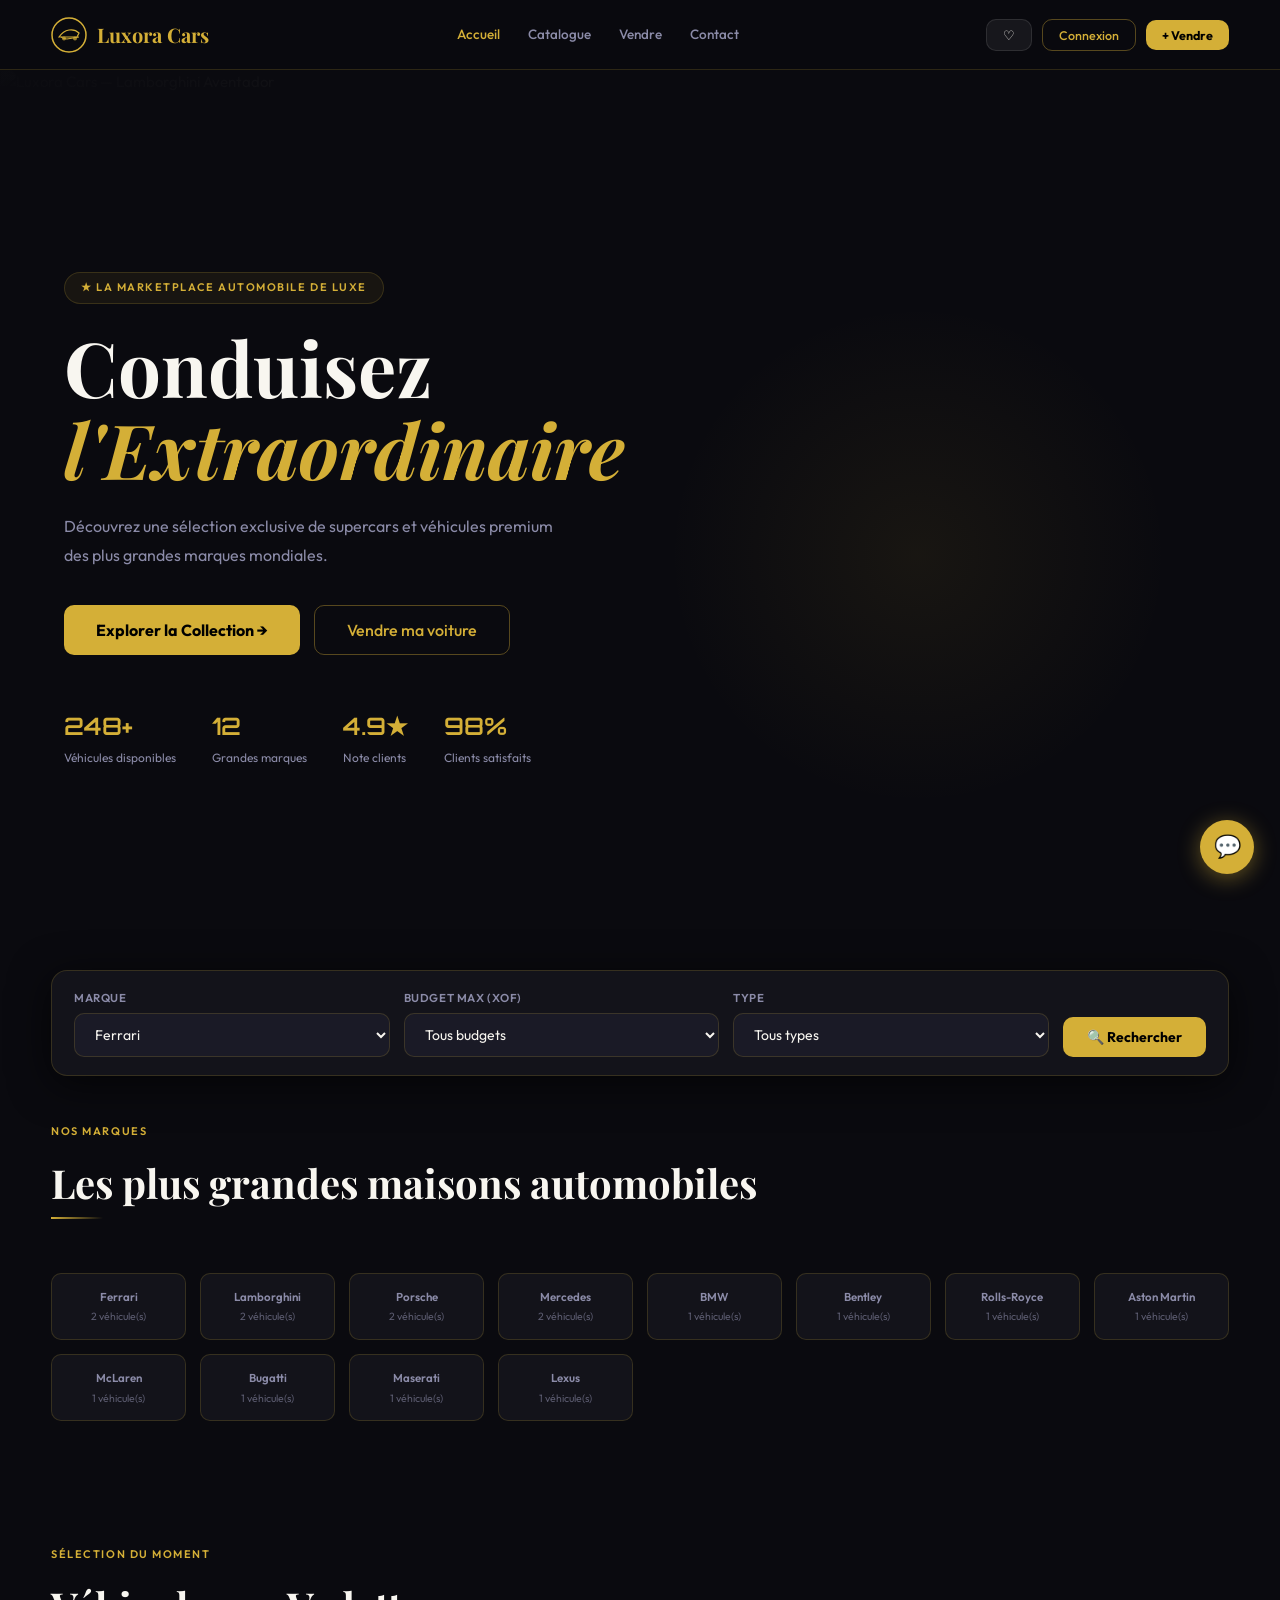
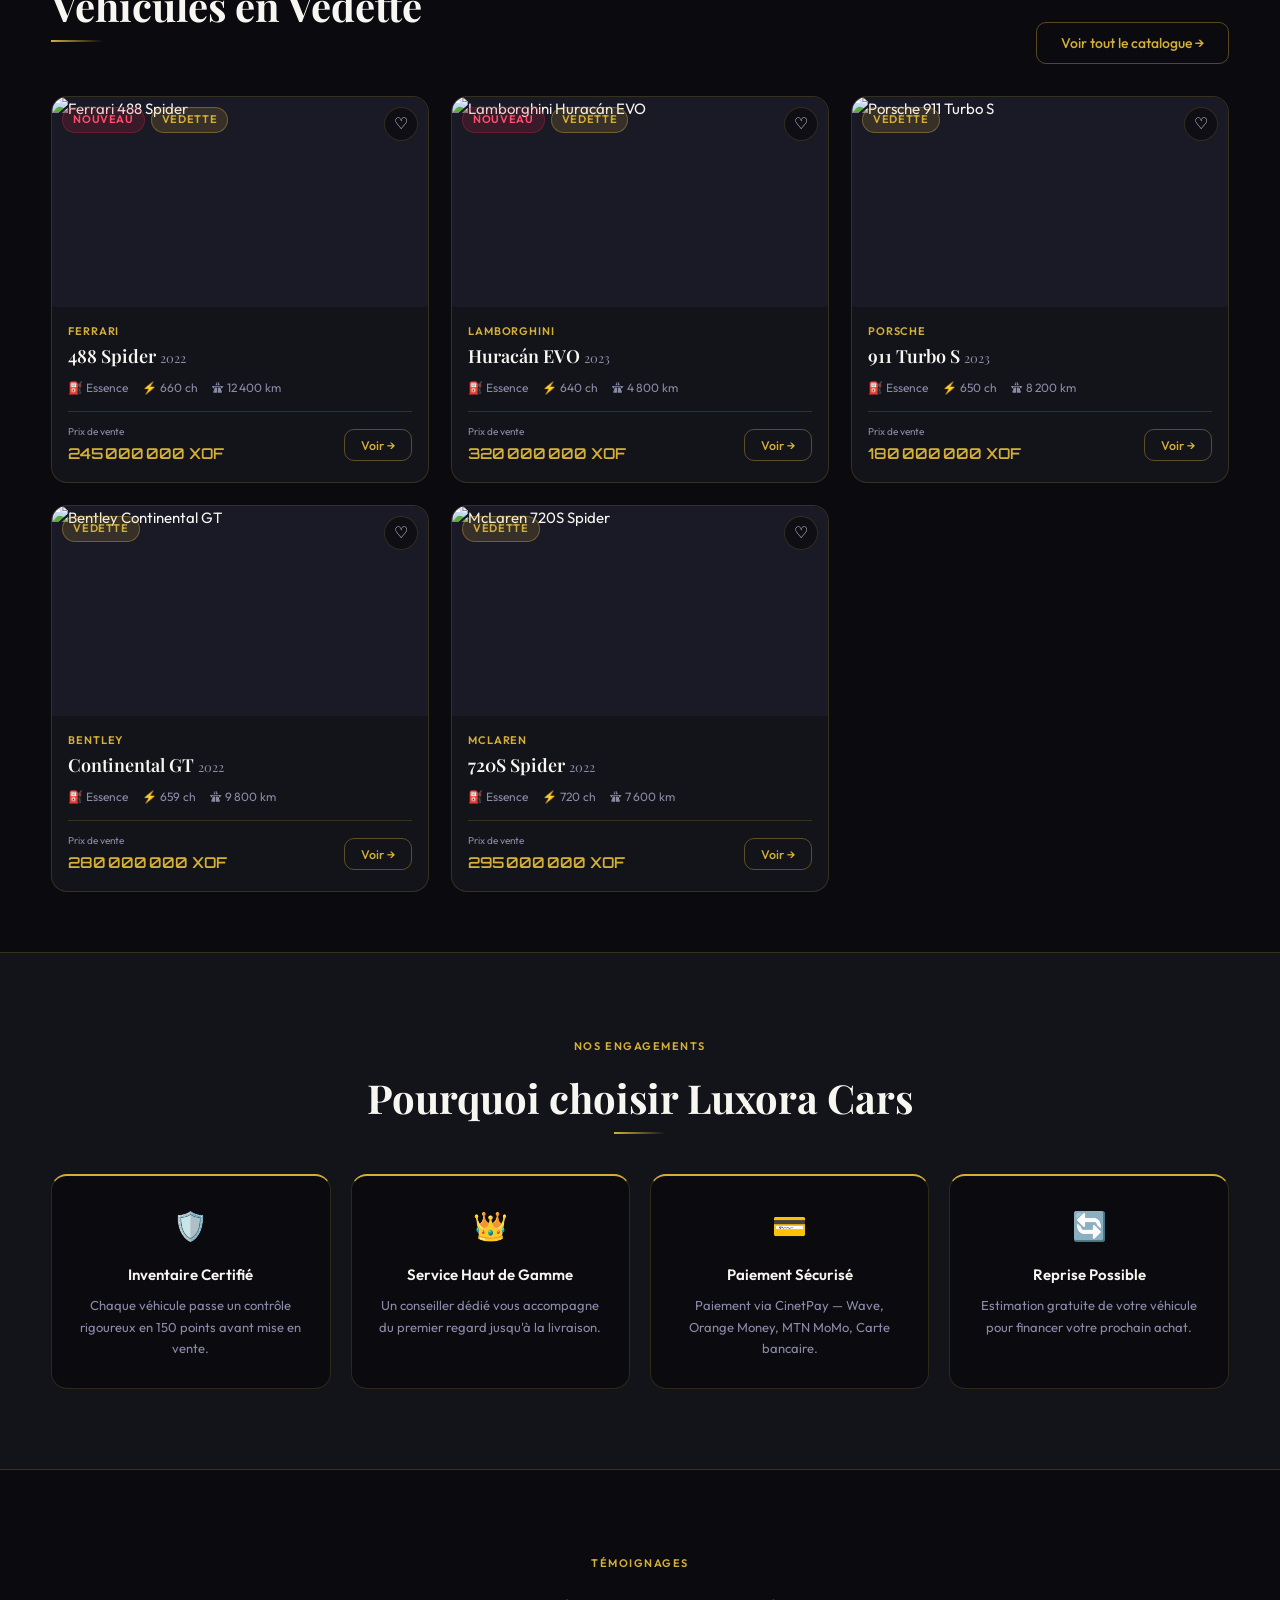
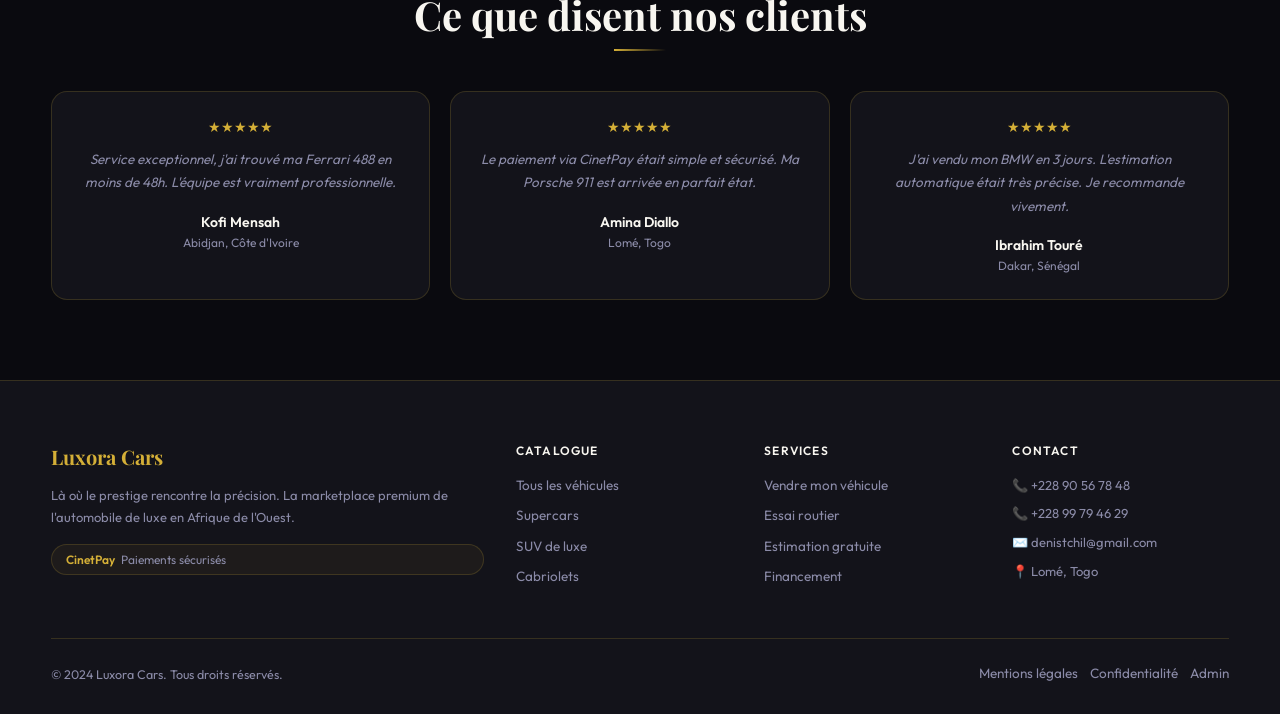
==== luxora_cars/index.html @ 962d3e21 "premier commit" ====
<!DOCTYPE html>
<html lang="fr">
<head>
<meta charset="UTF-8">
<meta name="viewport" content="width=device-width, initial-scale=1.0">
<title>Luxora Cars — Là où le prestige rencontre la précision</title>
<link rel="preconnect" href="https://fonts.googleapis.com">
<link href="https://fonts.googleapis.com/css2?family=Playfair+Display:ital,wght@0,400;0,600;0,700;1,400;1,600&family=Outfit:wght@300;400;500;600&family=Orbitron:wght@400;500;700&display=swap" rel="stylesheet">
<script src="https://cdn.cinetpay.com/seamless/main.js"></script>
<style>
:root{--bg:#0A0A0F;--bg2:#13131A;--bg3:#1A1A26;--bg4:#222233;--gold:#D4AF37;--gold2:#B8960C;--gold3:#F0D060;--w:#F8F6F0;--mut:#8B8BA8;--red:#C41E3A;--grn:#2ECC71;--amb:#E8A020;--brd:rgba(212,175,55,.18);--brd2:rgba(212,175,55,.38);--r:10px;--r2:16px;--sh:0 8px 40px rgba(0,0,0,.65);--gs:0 0 40px rgba(212,175,55,.12)}
*{margin:0;padding:0;box-sizing:border-box}html{scroll-behavior:smooth}
body{background:var(--bg);color:var(--w);font-family:'Outfit',sans-serif;font-size:15px;overflow-x:hidden;line-height:1.6}
a{text-decoration:none;color:inherit}img{max-width:100%;display:block}button{cursor:pointer;border:none;outline:none;font-family:inherit}input,select,textarea{outline:none;font-family:inherit}
::-webkit-scrollbar{width:5px}::-webkit-scrollbar-track{background:var(--bg2)}::-webkit-scrollbar-thumb{background:var(--gold2);border-radius:3px}
.gold{color:var(--gold)}.mut{color:var(--mut)}.hid{display:none!important}.fl{display:flex;align-items:center}.wr{flex-wrap:wrap}
.g8{gap:8px}.g12{gap:12px}.g16{gap:16px}.bw{justify-content:space-between}.tc{text-align:center}
.bdg{display:inline-flex;align-items:center;padding:3px 10px;border-radius:20px;font-size:11px;font-weight:600;letter-spacing:.06em;text-transform:uppercase}
.b-new{background:rgba(196,30,58,.18);color:#ff4d6d;border:1px solid rgba(196,30,58,.4)}
.b-res{background:rgba(184,150,12,.18);color:var(--amb);border:1px solid rgba(184,150,12,.4)}
.b-sld{background:rgba(100,100,130,.2);color:var(--mut);border:1px solid rgba(100,100,130,.3)}
.b-ftr{background:rgba(212,175,55,.15);color:var(--gold);border:1px solid var(--brd2)}
.b-avl{background:rgba(46,204,113,.15);color:var(--grn);border:1px solid rgba(46,204,113,.3)}
.btn{display:inline-flex;align-items:center;justify-content:center;gap:8px;padding:11px 24px;border-radius:var(--r);font-size:14px;font-weight:500;transition:all .2s;cursor:pointer}
.bg{background:var(--gold);color:#000;font-weight:700}.bg:hover{background:var(--gold3);transform:translateY(-1px);box-shadow:0 6px 24px rgba(212,175,55,.4)}
.bo{background:transparent;color:var(--gold);border:1.5px solid var(--brd2)}.bo:hover{background:rgba(212,175,55,.1)}
.bh{background:rgba(255,255,255,.06);color:var(--w);border:1px solid rgba(255,255,255,.1)}.bh:hover{background:rgba(255,255,255,.12)}
.bd{background:rgba(196,30,58,.15);color:#ff4d6d;border:1px solid rgba(196,30,58,.35)}
.bs{padding:7px 16px;font-size:12.5px}.bl{padding:14px 32px;font-size:16px}.bf{width:100%}
.crd{background:var(--bg2);border:1px solid var(--brd);border-radius:var(--r2);overflow:hidden;transition:all .28s}.crd:hover{border-color:var(--brd2);box-shadow:var(--gs)}
.lbl{font-size:11.5px;color:var(--mut);font-weight:600;margin-bottom:6px;display:block;text-transform:uppercase;letter-spacing:.05em}
.fld{width:100%;background:var(--bg3);border:1px solid var(--brd);border-radius:var(--r);padding:11px 16px;color:var(--w);font-size:14px;transition:border-color .2s}
.fld:focus{border-color:var(--gold)}.fld::placeholder{color:var(--mut)}select.fld option{background:var(--bg3)}textarea.fld{resize:vertical;min-height:100px}
.iw{margin-bottom:14px}
.stit{font-family:'Playfair Display',serif;font-size:clamp(26px,4vw,40px);font-weight:700;line-height:1.2;margin-bottom:8px}
.gbar{width:52px;height:2px;background:linear-gradient(90deg,var(--gold),transparent);margin:10px 0 22px}
.gbar.c{margin-left:auto;margin-right:auto}
.ey{display:inline-block;font-size:11px;font-weight:600;letter-spacing:.14em;text-transform:uppercase;color:var(--gold);margin-bottom:10px}
#toast{position:fixed;bottom:24px;right:24px;background:var(--bg3);border:1px solid var(--brd2);border-radius:var(--r);padding:14px 20px;font-size:13px;z-index:9999;transform:translateY(80px);opacity:0;transition:all .3s;max-width:340px;box-shadow:var(--sh);pointer-events:none}
#toast.show{transform:translateY(0);opacity:1}#toast.ok{border-color:rgba(46,204,113,.5)}#toast.er{border-color:rgba(196,30,58,.5)}
.ov{position:fixed;inset:0;background:rgba(0,0,0,.88);z-index:1000;display:flex;align-items:center;justify-content:center;padding:20px;opacity:0;pointer-events:none;transition:opacity .3s}
.ov.open{opacity:1;pointer-events:all}
.mod{background:var(--bg2);border:1px solid var(--brd);border-radius:var(--r2);width:100%;max-width:580px;max-height:92vh;overflow-y:auto;transform:scale(.95);transition:transform .3s}
.ov.open .mod{transform:scale(1)}.mod-lg{max-width:820px}
.mh{display:flex;align-items:center;justify-content:space-between;padding:20px 24px;border-bottom:1px solid var(--brd)}
.mh h3{font-family:'Playfair Display',serif;font-size:18px}.mb{padding:24px}
.mc{width:32px;height:32px;border-radius:50%;background:rgba(255,255,255,.07);color:var(--mut);display:flex;align-items:center;justify-content:center;font-size:16px;cursor:pointer;transition:all .2s}
.mc:hover{background:rgba(255,255,255,.15);color:var(--w)}
.spin{width:56px;height:56px;border:3px solid var(--brd);border-top-color:var(--gold);border-radius:50%;animation:sp .9s linear infinite;margin:0 auto 18px}
@keyframes sp{to{transform:rotate(360deg)}}
input[type=range]{-webkit-appearance:none;width:100%;height:4px;border-radius:2px;background:var(--bg4);outline:none}
input[type=range]::-webkit-slider-thumb{-webkit-appearance:none;width:16px;height:16px;border-radius:50%;background:var(--gold);cursor:pointer;border:2px solid var(--bg2)}
/* NAV */
#nav{position:fixed;top:0;left:0;right:0;z-index:500;height:70px;display:flex;align-items:center;padding:0 clamp(16px,4vw,64px);background:rgba(10,10,15,.95);backdrop-filter:blur(18px);border-bottom:1px solid var(--brd)}
.nlogo{display:flex;align-items:center;gap:10px;font-family:'Playfair Display',serif;font-size:20px;font-weight:700;color:var(--gold);cursor:pointer;flex-shrink:0}
.nlogo svg{width:36px;height:36px}
.nlinks{display:flex;align-items:center;gap:28px;margin:0 auto}
.nl{font-size:13.5px;font-weight:500;color:var(--mut);cursor:pointer;transition:color .2s}
.nl:hover,.nl.on{color:var(--gold)}
.nacts{display:flex;align-items:center;gap:10px}
.fnb{position:relative}.fnn{position:absolute;top:-6px;right:-6px;background:var(--gold);color:#000;width:18px;height:18px;border-radius:50%;font-size:10px;font-weight:700;display:flex;align-items:center;justify-content:center}
#ham{display:none;background:none;color:var(--w);font-size:22px;cursor:pointer}
.mm{display:none;position:fixed;inset:0;background:var(--bg);z-index:490;padding:80px 28px 28px;flex-direction:column;gap:20px}
.mm.open{display:flex}
.pg{display:none;min-height:100vh;padding-top:70px}.pg.on{display:block}
/* HERO */
#hero{height:100vh;min-height:620px;position:relative;display:flex;align-items:center;padding:0 clamp(16px,5vw,80px);overflow:hidden}
.hbg{position:absolute;inset:0}.hbg img{width:100%;height:100%;object-fit:cover;object-position:center 40%;filter:brightness(.24) saturate(.7)}
.hov{position:absolute;inset:0;background:linear-gradient(100deg,rgba(10,10,15,.97) 0%,rgba(10,10,15,.72) 55%,rgba(10,10,15,.2) 100%)}
.hgl{position:absolute;right:8%;top:25%;width:520px;height:520px;background:radial-gradient(circle,rgba(212,175,55,.07) 0%,transparent 68%);pointer-events:none}
.hcnt{position:relative;z-index:2;max-width:680px;animation:fu .7s ease both}
@keyframes fu{from{opacity:0;transform:translateY(24px)}to{opacity:1;transform:translateY(0)}}
.hey{display:inline-flex;align-items:center;gap:8px;font-size:11px;font-weight:600;letter-spacing:.14em;text-transform:uppercase;color:var(--gold);margin-bottom:22px;padding:6px 16px;border:1px solid var(--brd);border-radius:20px;background:rgba(212,175,55,.07)}
.ht{font-family:'Playfair Display',serif;font-size:clamp(38px,6.5vw,76px);font-weight:700;line-height:1.08;margin-bottom:22px}
.ht em{color:var(--gold);font-style:italic;display:block}
.hs{font-size:16px;color:var(--mut);line-height:1.78;margin-bottom:36px;max-width:500px}
.hctas{display:flex;gap:14px;flex-wrap:wrap;margin-bottom:52px}
.hst{display:flex;gap:36px;flex-wrap:wrap}
.stn{font-family:'Orbitron',monospace;font-size:24px;font-weight:600;color:var(--gold)}
.stl{font-size:12px;color:var(--mut);margin-top:3px}
/* QUICK SEARCH */
#qs{background:var(--bg2);border:1px solid var(--brd);border-radius:var(--r2);padding:18px 22px;margin:0 clamp(16px,4vw,64px) -30px;position:relative;z-index:10;box-shadow:var(--sh)}
.qsg{display:grid;grid-template-columns:1fr 1fr 1fr auto;gap:14px;align-items:end}
/* BRANDS */
#brands{padding:80px clamp(16px,4vw,64px) 60px}
.bgr{display:grid;grid-template-columns:repeat(auto-fill,minmax(120px,1fr));gap:14px;margin-top:32px}
.brc{background:var(--bg2);border:1px solid var(--brd);border-radius:var(--r);padding:14px 10px;text-align:center;cursor:pointer;transition:all .25s}
.brc:hover,.brc.sel{border-color:var(--gold);background:rgba(212,175,55,.07);box-shadow:0 0 24px rgba(212,175,55,.1)}
.brc img{width:56px;height:40px;object-fit:contain;margin:0 auto 8px;filter:grayscale(1) brightness(1.6);transition:filter .3s}
.brc:hover img,.brc.sel img{filter:none}
.bn{font-size:11.5px;font-weight:600;color:var(--mut)}.bc{font-size:10.5px;color:var(--mut);opacity:.6;margin-top:2px}
/* FEATURED */
#featured{padding:60px clamp(16px,4vw,64px)}
.sh{display:flex;align-items:flex-end;justify-content:space-between;margin-bottom:32px;flex-wrap:wrap;gap:16px}
.vg{display:grid;grid-template-columns:repeat(auto-fill,minmax(300px,1fr));gap:22px}
/* VEHICLE CARD */
.vc{background:var(--bg2);border:1px solid var(--brd);border-radius:var(--r2);overflow:hidden;cursor:pointer;transition:all .3s;position:relative}
.vc:hover{transform:translateY(-5px);border-color:rgba(212,175,55,.45);box-shadow:0 18px 52px rgba(0,0,0,.55),var(--gs)}
.vi{height:210px;overflow:hidden;position:relative;background:var(--bg3)}
.vi img{width:100%;height:100%;object-fit:cover;object-position:center;transition:transform .45s}
.vc:hover .vi img{transform:scale(1.05)}
.vbdg{position:absolute;top:10px;left:10px;display:flex;gap:6px;flex-wrap:wrap}
.vfv{position:absolute;top:10px;right:10px;background:rgba(10,10,15,.72);border:1px solid var(--brd);width:34px;height:34px;border-radius:50%;display:flex;align-items:center;justify-content:center;font-size:16px;transition:all .2s;z-index:2;cursor:pointer}
.vfv:hover,.vfv.on{border-color:var(--gold);background:rgba(212,175,55,.18)}
.vb{padding:16px}
.vbr{font-size:11px;font-weight:600;color:var(--gold);letter-spacing:.08em;text-transform:uppercase;margin-bottom:4px}
.vn{font-family:'Playfair Display',serif;font-size:18px;font-weight:600;margin-bottom:10px;line-height:1.3}
.vsp{display:flex;gap:14px;margin-bottom:14px;flex-wrap:wrap}
.vs{font-size:12px;color:var(--mut)}
.vft{display:flex;align-items:center;justify-content:space-between;padding-top:12px;border-top:1px solid var(--brd)}
.vpl{font-size:10px;color:var(--mut);margin-bottom:2px}
.vp{font-family:'Orbitron',monospace;font-size:15px;font-weight:600;color:var(--gold)}
/* WHY */
#why{padding:80px clamp(16px,4vw,64px);background:var(--bg2);border-top:1px solid var(--brd);border-bottom:1px solid var(--brd)}
.wg{display:grid;grid-template-columns:repeat(auto-fit,minmax(220px,1fr));gap:20px;margin-top:40px;justify-content:center}
.wc{background:var(--bg);border:1px solid var(--brd);border-top:2px solid var(--gold);border-radius:var(--r2);padding:28px 22px;text-align:center}
.wi{font-size:28px;margin-bottom:14px}.wt{font-size:15px;font-weight:600;margin-bottom:8px}.wx{font-size:13px;color:var(--mut);line-height:1.68}
/* TESTI */
#testi{padding:80px clamp(16px,4vw,64px)}
.tg{display:grid;grid-template-columns:repeat(auto-fit,minmax(280px,1fr));gap:20px;margin-top:40px;justify-content:center}
.tc2{background:var(--bg2);border:1px solid var(--brd);border-radius:var(--r2);padding:24px;text-align:center}
.ts{color:var(--gold);font-size:14px;margin-bottom:10px}
.tt{font-size:13.5px;color:var(--mut);line-height:1.72;font-style:italic;margin-bottom:16px}
.tn{font-weight:600;font-size:14px}.tl{font-size:12px;color:var(--mut)}
/* CATALOGUE */
.chd{padding:40px clamp(16px,4vw,64px) 24px}
.cly{display:grid;grid-template-columns:268px 1fr;gap:24px;padding:0 clamp(16px,4vw,64px) 70px}
.sb{background:var(--bg2);border:1px solid var(--brd);border-radius:var(--r2);padding:20px;height:fit-content;position:sticky;top:86px}
.sbh{font-size:13px;font-weight:600;text-transform:uppercase;letter-spacing:.08em;color:var(--mut);margin-bottom:16px;display:flex;align-items:center;justify-content:space-between}
.fs{margin-bottom:22px;padding-bottom:22px;border-bottom:1px solid var(--brd)}.fs:last-child{border:none;margin:0;padding:0}
.fl2{font-size:13px;font-weight:600;color:var(--w);margin-bottom:10px}
.fc{display:flex;align-items:center;gap:8px;cursor:pointer;font-size:13px;color:var(--mut);transition:color .2s;margin-bottom:7px}
.fc:hover{color:var(--w)}.fc input{accent-color:var(--gold);width:14px;height:14px}
.fc .ct{margin-left:auto;font-size:11px;background:var(--bg3);padding:1px 7px;border-radius:10px}
.pi{display:grid;grid-template-columns:1fr 1fr;gap:8px;margin-top:10px}
.pi2{background:var(--bg3);border:1px solid var(--brd);border-radius:8px;padding:7px 10px;color:var(--w);font-size:12px;width:100%}
.fps{display:flex;flex-wrap:wrap;gap:7px}
.fp{padding:5px 12px;border-radius:20px;font-size:11.5px;font-weight:500;border:1px solid var(--brd);color:var(--mut);cursor:pointer;transition:all .2s}
.fp:hover,.fp.on{border-color:var(--gold);color:var(--gold);background:rgba(212,175,55,.08)}
.rb{display:flex;align-items:center;justify-content:space-between;margin-bottom:20px;flex-wrap:wrap;gap:12px}
.rc{font-size:14px;color:var(--mut)}.rc span{color:var(--w);font-weight:600}
.ss{background:var(--bg3);border:1px solid var(--brd);border-radius:8px;padding:7px 12px;color:var(--w);font-size:13px}
.nr{text-align:center;padding:64px 20px;color:var(--mut)}.ni{font-size:52px;margin-bottom:16px}
/* DETAIL */
.dw{display:grid;grid-template-columns:1.2fr 1fr;gap:36px;padding:32px clamp(16px,4vw,64px) 64px;align-items:start}
.gm{border-radius:var(--r2);overflow:hidden;background:var(--bg2);height:400px;position:relative;border:1px solid var(--brd)}
.gm img{width:100%;height:100%;object-fit:cover;object-position:center}
.gths{display:grid;grid-template-columns:repeat(5,1fr);gap:8px;margin-top:10px}
.gth{border-radius:8px;overflow:hidden;height:68px;cursor:pointer;border:2px solid transparent;transition:border-color .2s}
.gth img{width:100%;height:100%;object-fit:cover}.gth.on{border-color:var(--gold)}
.db{font-size:12px;font-weight:600;color:var(--gold);letter-spacing:.1em;text-transform:uppercase;margin-bottom:6px}
.dn{font-family:'Playfair Display',serif;font-size:clamp(22px,3.5vw,36px);font-weight:700;margin-bottom:12px;line-height:1.2}
.dp{background:var(--bg2);border:1px solid var(--brd);border-radius:var(--r);padding:16px 20px;margin-bottom:20px}
.dpl{font-size:11px;color:var(--mut);text-transform:uppercase;letter-spacing:.06em;margin-bottom:4px}
.dpv{font-family:'Orbitron',monospace;font-size:28px;font-weight:700;color:var(--gold)}
.dmo{font-size:12px;color:var(--mut);margin-top:5px}
.dsg{display:grid;grid-template-columns:1fr 1fr;gap:10px;margin-bottom:20px}
.dsi{background:var(--bg2);border:1px solid var(--brd);border-radius:var(--r);padding:12px 14px}
.dsl{font-size:10.5px;color:var(--mut);text-transform:uppercase;letter-spacing:.06em;margin-bottom:4px}
.dsv{font-size:14px;font-weight:600}
.da{display:flex;flex-direction:column;gap:10px;margin-bottom:18px}
.cpb{display:flex;align-items:center;gap:8px;padding:10px 14px;background:rgba(212,175,55,.06);border:1px solid var(--brd);border-radius:8px;font-size:12px;color:var(--mut)}
.cpb strong{color:var(--gold)}
.sc2{background:var(--bg2);border:1px solid var(--brd);border-radius:var(--r);padding:16px;margin-bottom:16px}
.sav{width:44px;height:44px;background:var(--gold2);border-radius:50%;display:flex;align-items:center;justify-content:center;font-weight:700;font-size:16px;color:#000;flex-shrink:0}
.ah{display:flex;align-items:center;justify-content:space-between;padding:13px 0;border-bottom:1px solid var(--brd);cursor:pointer}
.ah h4{font-size:14px;font-weight:600}.ab{padding:13px 0;display:none}.ab.open{display:block}
.st{width:100%;border-collapse:collapse}.st tr:nth-child(even) td{background:rgba(255,255,255,.02)}
.st td{padding:8px 12px;font-size:13px;border-radius:4px}.st td:first-child{color:var(--mut);width:45%}
/* SELL */
.slw{max-width:700px;margin:0 auto;padding:40px clamp(16px,4vw,64px) 80px}
.stb{display:flex;align-items:center;margin-bottom:8px}
.sti{display:flex;align-items:center;flex:1}
.scc{width:32px;height:32px;border-radius:50%;display:flex;align-items:center;justify-content:center;font-size:13px;font-weight:600;border:2px solid var(--brd);color:var(--mut);background:var(--bg2);flex-shrink:0;transition:all .3s;z-index:1}
.scc.dn2{background:var(--gold2);border-color:var(--gold2);color:#000}.scc.cr{background:var(--gold);border-color:var(--gold);color:#000;box-shadow:0 0 18px rgba(212,175,55,.45)}
.sln{flex:1;height:2px;background:var(--brd);transition:background .3s}.sln.dn2{background:var(--gold2)}
.slr{display:grid;grid-template-columns:repeat(4,1fr);text-align:center;margin-bottom:32px;gap:4px}
.slbl{font-size:11px;color:var(--mut)}.slbl.cr{color:var(--gold)}
.sp{display:none}.sp.on{display:block}
.f2c{display:grid;grid-template-columns:1fr 1fr;gap:14px}
.uz{border:2px dashed var(--brd);border-radius:var(--r2);padding:44px 20px;text-align:center;cursor:pointer;transition:all .25s;position:relative}
.uz:hover,.uz.dov{border-color:var(--gold);background:rgba(212,175,55,.05)}.uz input{position:absolute;inset:0;opacity:0;cursor:pointer}
.pht{display:grid;grid-template-columns:repeat(4,1fr);gap:10px;margin-top:16px}
.pth{height:82px;border-radius:8px;overflow:hidden;background:var(--bg3);position:relative}.pth img{width:100%;height:100%;object-fit:cover}
.prm{position:absolute;top:4px;right:4px;background:rgba(0,0,0,.72);border:none;color:var(--w);width:22px;height:22px;border-radius:50%;font-size:11px;cursor:pointer;display:flex;align-items:center;justify-content:center}
.ec{background:rgba(212,175,55,.05);border:1px solid var(--brd2);border-radius:var(--r2);padding:22px;margin-bottom:20px;text-align:center}
.er{font-family:'Orbitron',monospace;font-size:20px;font-weight:700;color:var(--gold);margin:8px 0}
.ltc{display:grid;grid-template-columns:repeat(3,1fr);gap:12px;margin-bottom:20px}
.ltci{border:2px solid var(--brd);border-radius:var(--r2);padding:16px;cursor:pointer;text-align:center;transition:all .22s}
.ltci:hover,.ltci.on{border-color:var(--gold);background:rgba(212,175,55,.07)}
.ltp{font-family:'Orbitron',monospace;font-size:15px;font-weight:600;color:var(--gold);margin:6px 0}
/* ACCOUNT */
.aw{display:grid;grid-template-columns:225px 1fr;gap:24px;padding:32px clamp(16px,4vw,64px) 64px}
.an{background:var(--bg2);border:1px solid var(--brd);border-radius:var(--r2);padding:20px;height:fit-content;position:sticky;top:86px}
.au2{text-align:center;margin-bottom:20px;padding-bottom:20px;border-bottom:1px solid var(--brd)}
.aav{width:64px;height:64px;background:var(--gold2);border-radius:50%;display:flex;align-items:center;justify-content:center;font-weight:700;font-size:22px;color:#000;margin:0 auto 10px}
.aun{font-weight:600;font-size:15px;margin-bottom:4px}
.ait{display:flex;flex-direction:column;gap:4px}
.ai{display:flex;align-items:center;gap:10px;padding:9px 12px;border-radius:8px;cursor:pointer;font-size:13.5px;color:var(--mut);transition:all .2s}
.ai:hover,.ai.on{background:rgba(212,175,55,.08);color:var(--w)}
.ai.on{border-left:2px solid var(--gold);padding-left:10px;color:var(--gold)}
.nd{width:7px;height:7px;background:var(--red);border-radius:50%;margin-left:auto}
.at{display:none}.at.on{display:block}
.kr{display:grid;grid-template-columns:repeat(auto-fill,minmax(150px,1fr));gap:14px;margin-bottom:28px}
.kc{background:var(--bg2);border:1px solid var(--brd);border-top:2px solid var(--gold);border-radius:var(--r);padding:16px}
.kn{font-family:'Orbitron',monospace;font-size:22px;font-weight:700;color:var(--gold)}.kl{font-size:11.5px;color:var(--mut);margin-top:4px}
.af{display:flex;flex-direction:column;gap:12px}
.ai2{display:flex;align-items:flex-start;gap:12px;padding:12px 0;border-bottom:1px solid var(--brd)}
.ado{width:8px;height:8px;background:var(--gold);border-radius:50%;margin-top:5px;flex-shrink:0}
.atm{font-size:11.5px;color:var(--mut);margin-top:2px}
/* ADMIN */
.adl{display:grid;grid-template-columns:228px 1fr;min-height:calc(100vh - 70px)}
.ads{background:var(--bg2);border-right:1px solid var(--brd);padding:20px;position:sticky;top:70px;height:calc(100vh - 70px);overflow-y:auto}
.adc{padding:28px clamp(16px,3vw,44px)}
.ans{margin-bottom:20px}
.anl{font-size:10px;text-transform:uppercase;letter-spacing:.1em;color:var(--mut);font-weight:600;margin-bottom:8px;padding:0 8px}
.ani{display:flex;align-items:center;gap:9px;padding:8px 10px;border-radius:8px;cursor:pointer;font-size:13px;color:var(--mut);transition:all .2s}
.ani:hover,.ani.on{background:rgba(212,175,55,.08);color:var(--gold)}
.adtb{display:none}.adtb.on{display:block}
.adk{display:grid;grid-template-columns:repeat(auto-fill,minmax(180px,1fr));gap:16px;margin-bottom:28px}
.adki{background:var(--bg2);border:1px solid var(--brd);border-top:2px solid var(--gold);border-radius:var(--r2);padding:18px 20px}
.adkn{font-family:'Orbitron',monospace;font-size:24px;font-weight:700;color:var(--gold);margin-bottom:4px}
.adkl{font-size:12px;color:var(--mut)}.adkc{font-size:11px;color:var(--grn);margin-top:4px}
.dtb{width:100%;border-collapse:collapse}
.dtb th{text-align:left;padding:11px 14px;font-size:11.5px;font-weight:600;text-transform:uppercase;letter-spacing:.06em;color:var(--mut);border-bottom:1px solid var(--brd);white-space:nowrap}
.dtb td{padding:12px 14px;font-size:13px;border-bottom:1px solid rgba(255,255,255,.04);vertical-align:middle}
.dtb tr:hover td{background:rgba(255,255,255,.02)}.tba{display:flex;gap:6px}
.ti{width:60px;height:42px;border-radius:6px;object-fit:cover}
/* CONTACT */
.cnhd{padding:40px clamp(16px,4vw,64px) 20px}
.cnw{display:grid;grid-template-columns:1fr 1.4fr;gap:32px;padding:0 clamp(16px,4vw,64px) 80px}
.cni{background:var(--bg2);border:1px solid var(--brd);border-radius:var(--r2);padding:26px;margin-bottom:14px}
.cnio{width:42px;height:42px;background:rgba(212,175,55,.1);border-radius:10px;display:flex;align-items:center;justify-content:center;font-size:20px;margin-bottom:12px}
/* PAYMENT */
.pm{display:grid;grid-template-columns:1fr 1fr;gap:10px;margin-bottom:18px}
.pmi{border:2px solid var(--brd);border-radius:var(--r);padding:14px;cursor:pointer;text-align:center;transition:all .2s}
.pmi:hover,.pmi.on{border-color:var(--gold);background:rgba(212,175,55,.07)}
.pmi-i{font-size:28px;margin-bottom:6px}.pmi-n{font-size:12px;font-weight:600}.pmi-s{font-size:11px;color:var(--mut);margin-top:2px}
.ot td{padding:6px 0;font-size:13px;border-bottom:1px solid var(--brd)}.ot td:last-child{text-align:right;font-weight:600}
/* FOOTER */
#ft{background:var(--bg2);border-top:1px solid var(--brd);padding:60px clamp(16px,4vw,64px) 30px}
.fg{display:grid;grid-template-columns:2fr 1fr 1fr 1fr;gap:32px;margin-bottom:48px}
.fb{font-family:'Playfair Display',serif;font-size:20px;font-weight:700;color:var(--gold);margin-bottom:12px}
.ftag{font-size:13px;color:var(--mut);line-height:1.65;margin-bottom:16px}
.fhd{font-size:12px;text-transform:uppercase;letter-spacing:.1em;font-weight:600;margin-bottom:14px}
.flks{display:flex;flex-direction:column;gap:9px}
.flk{font-size:13.5px;color:var(--mut);cursor:pointer;transition:color .2s}.flk:hover{color:var(--gold)}
.fci{display:flex;align-items:center;gap:8px;font-size:13px;color:var(--mut);margin-bottom:8px}
.fbt{border-top:1px solid var(--brd);padding-top:24px;display:flex;align-items:center;justify-content:space-between;flex-wrap:wrap;gap:12px}
.fcp{font-size:12.5px;color:var(--mut)}
.cpb2{display:flex;align-items:center;gap:6px;font-size:12px;color:var(--mut);background:rgba(212,175,55,.06);border:1px solid var(--brd);padding:5px 14px;border-radius:20px}
.cpb2 span{color:var(--gold);font-weight:600}
#cb{position:fixed;bottom:26px;right:26px;width:54px;height:54px;background:var(--gold);border-radius:50%;display:flex;align-items:center;justify-content:center;font-size:22px;cursor:pointer;z-index:400;box-shadow:0 4px 22px rgba(212,175,55,.45);transition:transform .2s}
#cb:hover{transform:scale(1.1)}
#bt{position:fixed;bottom:96px;right:26px;width:40px;height:40px;background:var(--bg3);border:1px solid var(--brd);border-radius:50%;display:flex;align-items:center;justify-content:center;cursor:pointer;z-index:400;color:var(--gold);font-size:18px;opacity:0;pointer-events:none;transition:all .3s}
#bt.show{opacity:1;pointer-events:all}
@media(max-width:1024px){.cly{grid-template-columns:1fr}.sb{display:none}.dw{grid-template-columns:1fr}.adl{grid-template-columns:1fr}.ads{position:static;height:auto}.aw{grid-template-columns:1fr}}
@media(max-width:768px){.nlinks{display:none}#ham{display:block}.qsg{grid-template-columns:1fr 1fr}.fg{grid-template-columns:1fr 1fr}.f2c{grid-template-columns:1fr}.ltc{grid-template-columns:1fr}.cnw{grid-template-columns:1fr}}
@media(max-width:480px){.qsg{grid-template-columns:1fr}.pm{grid-template-columns:1fr}.fg{grid-template-columns:1fr}.dsg{grid-template-columns:1fr}}
</style>
</head>
<body>
<nav id="nav">
  <div class="nlogo" onclick="P('home')">
    <svg viewBox="0 0 36 36" fill="none"><circle cx="18" cy="18" r="17" stroke="#D4AF37" stroke-width="1.5"/><path d="M8 20 Q12 14 18 13 Q24 12 28 16 L26 20 L10 20Z" fill="none" stroke="#D4AF37" stroke-width="1.2"/><path d="M10 20 Q12 22 16 22 L28 20" fill="none" stroke="#D4AF37" stroke-width="1"/><circle cx="13" cy="21.5" r="2" fill="#D4AF37" opacity=".7"/><circle cx="24" cy="21.5" r="2" fill="#D4AF37" opacity=".7"/></svg>
    Luxora Cars
  </div>
  <div class="nlinks">
    <span class="nl on" id="nl-home" onclick="P('home')">Accueil</span>
    <span class="nl" id="nl-catalogue" onclick="P('catalogue')">Catalogue</span>
    <span class="nl" id="nl-sell" onclick="P('sell')">Vendre</span>
    <span class="nl" id="nl-contact" onclick="P('contact')">Contact</span>
  </div>
  <div class="nacts fl g8">
    <button class="btn bh bs fnb" onclick="sF()" title="Favoris">♡ <span id="fn" class="fnn" style="display:none"></span></button>
    <button class="btn bo bs" onclick="oM('ml')">Connexion</button>
    <button class="btn bg bs" onclick="P('sell')">+ Vendre</button>
  </div>
  <button id="ham" onclick="tMob()">☰</button>
</nav>
<div class="mm" id="mm">
  <button style="position:absolute;top:20px;right:20px;background:none;border:none;color:var(--w);font-size:24px;cursor:pointer" onclick="tMob()">✕</button>
  <span style="font-family:'Playfair Display',serif;font-size:22px;color:var(--gold);margin-bottom:8px">Luxora Cars</span>
  <span class="flk" onclick="P('home');tMob()">Accueil</span>
  <span class="flk" onclick="P('catalogue');tMob()">Catalogue</span>
  <span class="flk" onclick="P('sell');tMob()">Vendre ma voiture</span>
  <span class="flk" onclick="P('contact');tMob()">Contact</span>
  <hr style="border-color:var(--brd);margin:4px 0">
  <button class="btn bo bf" onclick="oM('ml');tMob()">Connexion</button>
  <button class="btn bg bf" onclick="P('sell');tMob()">+ Publier une annonce</button>
</div>

<!-- HOME -->
<div class="pg on" id="home-pg">
  <section id="hero">
    <div class="hbg"><img src="https://images.unsplash.com/photo-1503376780353-7e6692767b70?w=1920&q=85&auto=format" alt="Luxora Cars — Lamborghini Aventador"></div>
    <div class="hov"></div><div class="hgl"></div>
    <div class="hcnt">
      <div class="hey">★ La Marketplace Automobile de Luxe</div>
      <h1 class="ht">Conduisez<em>l'Extraordinaire</em></h1>
      <p class="hs">Découvrez une sélection exclusive de supercars et véhicules premium des plus grandes marques mondiales.</p>
      <div class="hctas">
        <button class="btn bg bl" onclick="P('catalogue')">Explorer la Collection →</button>
        <button class="btn bo bl" onclick="P('sell')">Vendre ma voiture</button>
      </div>
      <div class="hst">
        <div><div class="stn" id="cnt-v">248+</div><div class="stl">Véhicules disponibles</div></div>
        <div><div class="stn">12</div><div class="stl">Grandes marques</div></div>
        <div><div class="stn">4.9★</div><div class="stl">Note clients</div></div>
        <div><div class="stn">98%</div><div class="stl">Clients satisfaits</div></div>
      </div>
    </div>
  </section>
  <div id="qs">
    <div class="qsg">
      <div><label class="lbl">Marque</label><select class="fld" id="qb"></select></div>
      <div><label class="lbl">Budget max (XOF)</label>
        <select class="fld" id="qbu">
          <option value="">Tous budgets</option>
          <option value="50000000">50 000 000</option><option value="100000000">100 000 000</option>
          <option value="200000000">200 000 000</option><option value="500000000">500 000 000</option>
        </select>
      </div>
      <div><label class="lbl">Type</label>
        <select class="fld" id="qt">
          <option value="">Tous types</option><option>Berline</option><option>SUV</option>
          <option>Coupé</option><option>Cabriolet</option><option>Supercar</option>
        </select>
      </div>
      <button class="btn bg" onclick="doQS()">🔍 Rechercher</button>
    </div>
  </div>
  <section id="brands" style="padding-top:72px">
    <div class="sh">
      <div><span class="ey">Nos Marques</span><h2 class="stit" style="margin-top:8px">Les plus grandes maisons automobiles</h2><div class="gbar"></div></div>
    </div>
    <div class="bgr" id="bgrid"></div>
  </section>
  <section id="featured">
    <div class="sh">
      <div><span class="ey">Sélection du moment</span><h2 class="stit" style="margin-top:8px">Véhicules en Vedette</h2><div class="gbar"></div></div>
      <button class="btn bo" onclick="P('catalogue')">Voir tout le catalogue →</button>
    </div>
    <div class="vg" id="fgrid"></div>
  </section>
  <section id="why">
    <div class="tc">
      <span class="ey">Nos Engagements</span>
      <h2 class="stit" style="margin-top:8px">Pourquoi choisir Luxora Cars</h2>
      <div class="gbar c"></div>
    </div>
    <div class="wg">
      <div class="wc"><div class="wi">🛡️</div><div class="wt">Inventaire Certifié</div><p class="wx">Chaque véhicule passe un contrôle rigoureux en 150 points avant mise en vente.</p></div>
      <div class="wc"><div class="wi">👑</div><div class="wt">Service Haut de Gamme</div><p class="wx">Un conseiller dédié vous accompagne du premier regard jusqu'à la livraison.</p></div>
      <div class="wc"><div class="wi">💳</div><div class="wt">Paiement Sécurisé</div><p class="wx">Paiement via CinetPay — Wave, Orange Money, MTN MoMo, Carte bancaire.</p></div>
      <div class="wc"><div class="wi">🔄</div><div class="wt">Reprise Possible</div><p class="wx">Estimation gratuite de votre véhicule pour financer votre prochain achat.</p></div>
    </div>
  </section>
  <section id="testi">
    <div class="tc"><span class="ey">Témoignages</span><h2 class="stit" style="margin-top:8px">Ce que disent nos clients</h2><div class="gbar c"></div></div>
    <div class="tg">
      <div class="tc2"><div class="ts">★★★★★</div><p class="tt">Service exceptionnel, j'ai trouvé ma Ferrari 488 en moins de 48h. L'équipe est vraiment professionnelle.</p><div class="tn">Kofi Mensah</div><div class="tl">Abidjan, Côte d'Ivoire</div></div>
      <div class="tc2"><div class="ts">★★★★★</div><p class="tt">Le paiement via CinetPay était simple et sécurisé. Ma Porsche 911 est arrivée en parfait état.</p><div class="tn">Amina Diallo</div><div class="tl">Lomé, Togo</div></div>
      <div class="tc2"><div class="ts">★★★★★</div><p class="tt">J'ai vendu mon BMW en 3 jours. L'estimation automatique était très précise. Je recommande vivement.</p><div class="tn">Ibrahim Touré</div><div class="tl">Dakar, Sénégal</div></div>
    </div>
  </section>
</div>

<!-- CATALOGUE -->
<div class="pg" id="catalogue-pg">
  <div class="chd"><span class="ey">Notre Collection</span><h1 class="stit" style="margin-top:8px">Catalogue de Véhicules</h1><div class="gbar"></div></div>
  <div class="cly">
    <aside class="sb">
      <div class="sbh">Filtres <button class="btn bh bs" onclick="resetF()">Réinitialiser</button></div>
      <div class="fs"><div class="fl2">Marque</div><div id="bf"></div></div>
      <div class="fs">
        <div class="fl2">Prix max (XOF)</div>
        <input type="range" id="pr" min="0" max="1200000000" step="5000000" value="1200000000" oninput="onPS(this.value)">
        <div class="pi"><input class="pi2" type="text" value="0" readonly><input class="pi2" type="text" id="pml" value="1 200 000 000"></div>
      </div>
      <div class="fs">
        <div class="fl2">Carburant</div>
        <div class="fps" id="fp">
          <span class="fp on" onclick="sF2(this,'','fp')">Tous</span><span class="fp" onclick="sF2(this,'Essence','fp')">Essence</span>
          <span class="fp" onclick="sF2(this,'Diesel','fp')">Diesel</span><span class="fp" onclick="sF2(this,'Hybride','fp')">Hybride</span>
          <span class="fp" onclick="sF2(this,'Électrique','fp')">Électrique</span>
        </div>
      </div>
      <div class="fs">
        <div class="fl2">Carrosserie</div>
        <div class="fps" id="bp">
          <span class="fp on" onclick="sF2(this,'','bp')">Tous</span><span class="fp" onclick="sF2(this,'Berline','bp')">Berline</span>
          <span class="fp" onclick="sF2(this,'SUV','bp')">SUV</span><span class="fp" onclick="sF2(this,'Coupé','bp')">Coupé</span>
          <span class="fp" onclick="sF2(this,'Cabriolet','bp')">Cabriolet</span><span class="fp" onclick="sF2(this,'Supercar','bp')">Supercar</span>
        </div>
      </div>
      <div class="fs">
        <div class="fl2">Année min</div>
        <select class="fld" id="yf" onchange="aF()">
          <option value="">Toutes</option><option value="2020">2020+</option><option value="2021">2021+</option>
          <option value="2022">2022+</option><option value="2023">2023+</option>
        </select>
      </div>
      <div>
        <div class="fl2">Statut</div>
        <label class="fc"><input type="checkbox" id="fa" checked onchange="aF()"> Disponible</label>
        <label class="fc"><input type="checkbox" id="fr" checked onchange="aF()"> Réservé</label>
        <label class="fc"><input type="checkbox" id="fn2" onchange="aF()"> Nouveautés seulement</label>
      </div>
    </aside>
    <main>
      <div class="rb">
        <p class="rc"><span id="rc">0</span> véhicules trouvés</p>
        <div class="fl g8">
          <input class="fld" style="width:200px;padding:7px 12px;font-size:13px" type="text" placeholder="🔍 Rechercher..." id="sq" oninput="aF()">
          <select class="ss" id="so" onchange="aF()">
            <option value="featured">Mis en avant</option><option value="price_asc">Prix ↑</option>
            <option value="price_desc">Prix ↓</option><option value="year_desc">Année récente</option>
          </select>
        </div>
      </div>
      <div class="vg" id="cgrid"></div>
      <div class="nr hid" id="nr"><div class="ni">🚗</div><h3>Aucun véhicule trouvé</h3><p style="font-size:13px;margin-top:6px">Modifiez vos filtres</p><button class="btn bo" style="margin-top:16px" onclick="resetF()">Réinitialiser</button></div>
    </main>
  </div>
</div>

<!-- DETAIL -->
<div class="pg" id="detail-pg">
  <div style="padding:16px clamp(16px,4vw,64px) 0"><p class="mut" style="font-size:13px;cursor:pointer" onclick="goB()">← Retour au catalogue</p></div>
  <div class="dw" id="dc"></div>
  <div style="padding:0 clamp(16px,4vw,64px) 64px">
    <h3 class="stit" style="font-size:22px;margin-bottom:20px">Véhicules Similaires</h3>
    <div class="vg" id="sg"></div>
  </div>
</div>

<!-- SELL -->
<div class="pg" id="sell-pg">
  <div class="slw">
    <span class="ey">Vendre mon véhicule</span>
    <h1 class="stit" style="margin-top:8px;margin-bottom:6px">Publiez votre annonce</h1>
    <p class="mut" style="margin-bottom:32px;font-size:14px">Créez votre annonce en 4 étapes simples.</p>
    <div class="stb">
      <div class="sti"><div class="scc cr" id="sc1">1</div></div><div class="sln" id="sl1"></div>
      <div class="sti"><div class="scc" id="sc2">2</div></div><div class="sln" id="sl2"></div>
      <div class="sti"><div class="scc" id="sc3">3</div></div><div class="sln" id="sl3"></div>
      <div class="sti"><div class="scc" id="sc4">4</div></div>
    </div>
    <div class="slr"><span class="slbl cr">Infos véhicule</span><span class="slbl">Photos</span><span class="slbl">Tarification</span><span class="slbl">Publication</span></div>
    <div class="sp on" id="sp1">
      <div class="f2c">
        <div class="iw"><label class="lbl">Marque *</label><select class="fld" id="sb"></select></div>
        <div class="iw"><label class="lbl">Modèle *</label><input class="fld" id="sm" placeholder="Ex: 488 Spider"></div>
        <div class="iw"><label class="lbl">Année *</label><input class="fld" type="number" id="sy" placeholder="2022" min="2000" max="2025"></div>
        <div class="iw"><label class="lbl">Kilométrage</label><input class="fld" type="number" id="sk" placeholder="15000"></div>
        <div class="iw"><label class="lbl">Carburant</label><select class="fld" id="sf"><option>Essence</option><option>Diesel</option><option>Hybride</option><option>Électrique</option></select></div>
        <div class="iw"><label class="lbl">Transmission</label><select class="fld" id="st2"><option>Automatique</option><option>Manuelle</option></select></div>
        <div class="iw"><label class="lbl">Carrosserie</label><select class="fld" id="sbo"><option>Berline</option><option>SUV</option><option>Coupé</option><option>Cabriolet</option><option>Supercar</option></select></div>
        <div class="iw"><label class="lbl">Puissance (ch)</label><input class="fld" type="number" id="shp" placeholder="660"></div>
        <div class="iw"><label class="lbl">Couleur</label><input class="fld" id="sc2" placeholder="Rouge Rosso Corsa"></div>
        <div class="iw"><label class="lbl">État</label><select class="fld" id="sco"><option>Neuf</option><option>Comme neuf</option><option>Excellent</option><option>Très bon</option></select></div>
      </div>
      <div class="iw"><label class="lbl">Description</label><textarea class="fld" id="sd" placeholder="Décrivez votre véhicule..."></textarea></div>
      <button class="btn bg" onclick="goStep(2)">Étape suivante : Photos →</button>
    </div>
    <div class="sp" id="sp2">
      <div class="uz" id="uz" ondragover="event.preventDefault();this.classList.add('dov')" ondragleave="this.classList.remove('dov')" ondrop="onDr(event)">
        <input type="file" accept="image/*" multiple onchange="onFl(this.files)">
        <div style="font-size:40px;margin-bottom:12px">📷</div>
        <p style="font-weight:500;margin-bottom:4px">Glissez vos photos ou cliquez pour télécharger</p>
        <p class="mut" style="font-size:13px">Jusqu'à 20 photos · JPG, PNG, WebP · Max 10 Mo</p>
      </div>
      <div class="pht" id="pht"></div>
      <div class="fl g8" style="margin-top:20px">
        <button class="btn bh" onclick="goStep(1)">← Précédent</button>
        <button class="btn bg" onclick="goStep(3)">Tarification →</button>
      </div>
    </div>
    <div class="sp" id="sp3">
      <div class="ec"><p class="mut" style="font-size:12px;text-transform:uppercase;letter-spacing:.08em;margin-bottom:4px">Estimation automatique du marché</p><div class="er" id="est">Calcul...</div><p class="mut" style="font-size:12px">Basé sur les véhicules similaires</p></div>
      <div class="iw"><label class="lbl">Votre prix de vente (XOF) *</label><input class="fld" type="number" id="spr" placeholder="150000000"></div>
      <div class="ltc">
        <div class="ltci on" id="lt-std" onclick="sLT('std')"><div style="font-size:20px;margin-bottom:6px">📋</div><div style="font-weight:600;margin-bottom:4px">Standard</div><div class="ltp">Gratuit</div><div class="mut" style="font-size:11px">30 jours</div></div>
        <div class="ltci" id="lt-pre" onclick="sLT('pre')"><div style="font-size:20px;margin-bottom:6px">⭐</div><div style="font-weight:600;margin-bottom:4px">Premium</div><div class="ltp">5 000 XOF</div><div class="mut" style="font-size:11px">60 jours</div></div>
        <div class="ltci" id="lt-ftr" onclick="sLT('ftr')"><div style="font-size:20px;margin-bottom:6px">🏆</div><div style="font-weight:600;margin-bottom:4px">Vedette</div><div class="ltp">15 000 XOF</div><div class="mut" style="font-size:11px">Page accueil</div></div>
      </div>
      <div class="fl g8"><button class="btn bh" onclick="goStep(2)">← Précédent</button><button class="btn bg" onclick="goStep(4)">Vérification →</button></div>
    </div>
    <div class="sp" id="sp4">
      <div id="spv" style="background:var(--bg2);border:1px solid var(--brd);border-radius:var(--r2);padding:24px;margin-bottom:20px"></div>
      <div class="f2c">
        <div class="iw"><label class="lbl">Votre nom *</label><input class="fld" id="snm" placeholder="Denis Tchilabalo"></div>
        <div class="iw"><label class="lbl">Téléphone *</label><input class="fld" type="tel" id="sph" placeholder="+22890567848"></div>
      </div>
      <div class="iw"><label class="lbl">Email *</label><input class="fld" type="email" id="sem" placeholder="denistchil@gmail.com"></div>
      <div class="fl g8"><button class="btn bh" onclick="goStep(3)">← Précédent</button><button class="btn bg bl" onclick="pubList()" style="flex:1">🚀 Publier mon annonce</button></div>
    </div>
  </div>
</div>

<!-- ACCOUNT -->
<div class="pg" id="account-pg">
  <div class="aw">
    <nav class="an">
      <div class="au2"><div class="aav" id="aav">D</div><div class="aun" id="aun">Denis Tchilabalo</div><span class="bdg b-ftr" id="arl">Acheteur</span></div>
      <div class="ait">
        <div class="ai on" onclick="sAT('db')">📊 Tableau de bord</div>
        <div class="ai" onclick="sAT('fv')">♡ Mes favoris</div>
        <div class="ai" onclick="sAT('or')">📋 Mes commandes</div>
        <div class="ai" onclick="sAT('ls')">🚗 Mes annonces</div>
        <div class="ai" onclick="sAT('ms')">💬 Messages <span class="nd"></span></div>
        <div class="ai" onclick="sAT('st')">⚙️ Paramètres</div>
        <hr style="border-color:var(--brd);margin:8px 0">
        <div class="ai" onclick="logOut()" style="color:var(--red)">🚪 Déconnexion</div>
      </div>
    </nav>
    <main>
      <div class="at on" id="at-db">
        <h2 style="font-family:'Playfair Display',serif;margin-bottom:20px">Tableau de bord</h2>
        <div class="kr"><div class="kc"><div class="kn" id="kfv">0</div><div class="kl">Favoris</div></div><div class="kc"><div class="kn" id="kor">0</div><div class="kl">Commandes</div></div><div class="kc"><div class="kn" id="kls">0</div><div class="kl">Annonces</div></div><div class="kc"><div class="kn">5</div><div class="kl">Messages</div></div></div>
        <h3 style="margin-bottom:14px;font-size:16px">Activité récente</h3>
        <div class="af" id="acf"></div>
      </div>
      <div class="at" id="at-fv">
        <h2 style="font-family:'Playfair Display',serif;margin-bottom:20px">Mes favoris</h2>
        <div class="vg" id="fvg"></div>
        <div class="nr hid" id="nfv"><div class="ni">♡</div><h3>Aucun favori</h3><button class="btn bg" style="margin-top:16px" onclick="P('catalogue')">Explorer le catalogue</button></div>
      </div>
      <div class="at" id="at-or">
        <h2 style="font-family:'Playfair Display',serif;margin-bottom:20px">Mes commandes</h2>
        <div id="orl"></div>
      </div>
      <div class="at" id="at-ls">
        <div class="fl bw" style="margin-bottom:20px"><h2 style="font-family:'Playfair Display',serif">Mes annonces</h2><button class="btn bg bs" onclick="P('sell')">+ Nouvelle</button></div>
        <div id="lsl"></div>
      </div>
      <div class="at" id="at-ms">
        <h2 style="font-family:'Playfair Display',serif;margin-bottom:20px">Messages</h2><div id="msl"></div>
      </div>
      <div class="at" id="at-st">
        <h2 style="font-family:'Playfair Display',serif;margin-bottom:20px">Paramètres</h2>
        <div class="f2c" style="max-width:500px">
          <div class="iw"><label class="lbl">Prénom</label><input class="fld" id="sfn" value="Denis"></div>
          <div class="iw"><label class="lbl">Nom</label><input class="fld" id="sln" value="Tchilabalo"></div>
          <div class="iw"><label class="lbl">Email</label><input class="fld" id="sem2" value="denistchil@gmail.com"></div>
          <div class="iw"><label class="lbl">Téléphone</label><input class="fld" id="sph2" value="+22890567848"></div>
        </div>
        <button class="btn bg" onclick="saveSt()">Enregistrer</button>
      </div>
    </main>
  </div>
</div>

<!-- ADMIN -->
<div class="pg" id="admin-pg">
  <div class="adl">
    <aside class="ads">
      <div style="font-family:'Playfair Display',serif;font-size:16px;color:var(--gold);margin-bottom:4px;padding:0 8px">Luxora Cars</div>
      <div style="font-size:11px;color:var(--mut);padding:0 8px 16px;border-bottom:1px solid var(--brd);margin-bottom:16px">Administration</div>
      <div class="ans"><div class="anl">Vue d'ensemble</div><div class="ani on" onclick="sAD('ov')">📊 Tableau de bord</div><div class="ani" onclick="sAD('an')">📈 Analytique</div></div>
      <div class="ans"><div class="anl">Inventaire</div><div class="ani" onclick="sAD('veh')">🚗 Véhicules</div><div class="ani" onclick="sAD('av')">➕ Ajouter</div><div class="ani" onclick="sAD('pnd')">⏳ En attente</div></div>
      <div class="ans"><div class="anl">Commerce</div><div class="ani" onclick="sAD('ord')">📋 Commandes</div><div class="ani" onclick="sAD('pay')">💳 Paiements</div></div>
      <div class="ans"><div class="anl">Utilisateurs</div><div class="ani" onclick="sAD('usr')">👥 Utilisateurs</div></div>
      <hr style="border-color:var(--brd);margin:16px 0">
      <div class="ani" onclick="P('home')" style="color:var(--mut)">← Retour au site</div>
    </aside>
    <main class="adc">
      <div class="adtb on" id="adt-ov">
        <h2 style="font-family:'Playfair Display',serif;margin-bottom:22px">Tableau de bord</h2>
        <div class="adk"><div class="adki"><div class="adkn" id="akv">0</div><div class="adkl">Véhicules</div><div class="adkc">+12% ce mois</div></div><div class="adki"><div class="adkn" id="akr">48.5M</div><div class="adkl">Revenus XOF</div><div class="adkc">+8.3%</div></div><div class="adki"><div class="adkn" id="ako">0</div><div class="adkl">Commandes</div><div class="adkc">+5 semaine</div></div><div class="adki"><div class="adkn" id="aku">128</div><div class="adkl">Utilisateurs</div><div class="adkc">+23 nouveaux</div></div></div>
        <div style="display:grid;grid-template-columns:1fr 1fr;gap:16px">
          <div class="crd" style="padding:20px"><h4 style="margin-bottom:16px;font-size:14px;color:var(--mut)">COMMANDES RÉCENTES</h4><div id="rco"></div></div>
          <div class="crd" style="padding:20px"><h4 style="margin-bottom:16px;font-size:14px;color:var(--mut)">ANNONCES EN ATTENTE</h4><div id="rpn"></div></div>
        </div>
      </div>
      <div class="adtb" id="adt-veh"><div class="fl bw" style="margin-bottom:20px"><h2 style="font-family:'Playfair Display',serif">Véhicules</h2><button class="btn bg bs" onclick="sAD('av')">+ Ajouter</button></div><div style="overflow-x:auto"><table class="dtb"><thead><tr><th>Photo</th><th>Véhicule</th><th>Année</th><th>Prix</th><th>Statut</th><th>Vues</th><th>Actions</th></tr></thead><tbody id="avb"></tbody></table></div></div>
      <div class="adtb" id="adt-av">
        <h2 style="font-family:'Playfair Display',serif;margin-bottom:22px">Ajouter un véhicule</h2>
        <div class="f2c" style="max-width:700px">
          <div class="iw"><label class="lbl">Marque *</label><select class="fld" id="avbr"></select></div>
          <div class="iw"><label class="lbl">Modèle *</label><input class="fld" id="avm" placeholder="Ex: 488 Spider"></div>
          <div class="iw"><label class="lbl">Année</label><input class="fld" type="number" id="avy" placeholder="2023"></div>
          <div class="iw"><label class="lbl">Prix (XOF)</label><input class="fld" type="number" id="avp" placeholder="150000000"></div>
          <div class="iw"><label class="lbl">Kilométrage</label><input class="fld" type="number" id="avk" placeholder="12000"></div>
          <div class="iw"><label class="lbl">Puissance (ch)</label><input class="fld" type="number" id="avh" placeholder="660"></div>
          <div class="iw"><label class="lbl">Carburant</label><select class="fld" id="avf"><option>Essence</option><option>Diesel</option><option>Hybride</option><option>Électrique</option></select></div>
          <div class="iw"><label class="lbl">Transmission</label><select class="fld" id="avt"><option>Automatique</option><option>Manuelle</option></select></div>
          <div class="iw"><label class="lbl">Carrosserie</label><select class="fld" id="avbo"><option>Berline</option><option>SUV</option><option>Coupé</option><option>Cabriolet</option><option>Supercar</option></select></div>
          <div class="iw"><label class="lbl">Couleur</label><input class="fld" id="avc" placeholder="Noir Métallisé"></div>
          <div class="iw"><label class="lbl">0-100 km/h</label><input class="fld" id="ava" placeholder="3.2s"></div>
          <div class="iw"><label class="lbl">Statut</label><select class="fld" id="avs"><option value="available">Disponible</option><option value="reserved">Réservé</option><option value="sold">Vendu</option></select></div>
        </div>
        <div class="iw" style="max-width:700px"><label class="lbl">Description</label><textarea class="fld" id="avd" placeholder="Description..."></textarea></div>
        <div style="display:flex;gap:16px;margin-top:4px">
          <label class="fc"><input type="checkbox" id="avft"> Mettre en vedette</label>
          <label class="fc" style="margin-left:16px"><input type="checkbox" id="avnw" checked> Nouveau</label>
        </div>
        <button class="btn bg" style="margin-top:16px" onclick="admAddV()">✅ Ajouter le véhicule</button>
      </div>
      <div class="adtb" id="adt-pnd"><h2 style="font-family:'Playfair Display',serif;margin-bottom:20px">Annonces en attente</h2><div id="pnl"></div></div>
      <div class="adtb" id="adt-ord"><h2 style="font-family:'Playfair Display',serif;margin-bottom:20px">Commandes</h2><div style="overflow-x:auto"><table class="dtb"><thead><tr><th>N° Commande</th><th>Véhicule</th><th>Client</th><th>Méthode</th><th>Montant</th><th>Statut</th><th>Date</th></tr></thead><tbody id="aob"></tbody></table></div></div>
      <div class="adtb" id="adt-pay"><h2 style="font-family:'Playfair Display',serif;margin-bottom:20px">Paiements CinetPay</h2><div style="overflow-x:auto"><table class="dtb"><thead><tr><th>ID Transaction</th><th>Commande</th><th>Méthode</th><th>Montant</th><th>Statut</th><th>Date</th></tr></thead><tbody id="apb"></tbody></table></div></div>
      <div class="adtb" id="adt-an">
        <h2 style="font-family:'Playfair Display',serif;margin-bottom:20px">Analytique</h2>
        <div class="adk"><div class="adki"><div class="adkn">12 840</div><div class="adkl">Pages vues</div></div><div class="adki"><div class="adkn">3 247</div><div class="adkl">Visiteurs</div></div><div class="adki"><div class="adkn">4.8%</div><div class="adkl">Conversion</div></div><div class="adki"><div class="adkn">3m 42s</div><div class="adkl">Durée session</div></div></div>
        <div class="crd" style="padding:20px"><h4 style="color:var(--mut);font-size:12px;letter-spacing:.08em;text-transform:uppercase;margin-bottom:16px">VENTES PAR MARQUE</h4><div id="bst"></div></div>
      </div>
      <div class="adtb" id="adt-usr"><h2 style="font-family:'Playfair Display',serif;margin-bottom:20px">Utilisateurs</h2><div style="overflow-x:auto"><table class="dtb"><thead><tr><th>Utilisateur</th><th>Email</th><th>Rôle</th><th>Inscription</th><th>Statut</th></tr></thead><tbody id="aub"></tbody></table></div></div>
    </main>
  </div>
</div>

<!-- CONTACT -->
<div class="pg" id="contact-pg">
  <div class="cnhd"><span class="ey">Nous contacter</span><h1 class="stit" style="margin-top:8px">Parlons de votre projet</h1><div class="gbar"></div></div>
  <div class="cnw">
    <div>
      <div class="cni"><div class="cnio">📞</div><div style="font-weight:600;margin-bottom:4px">Téléphone</div><p class="mut" style="font-size:13px;margin-bottom:4px">+228 90 56 78 48</p><p class="mut" style="font-size:13px">+228 99 79 46 29</p></div>
      <div class="cni"><div class="cnio">✉️</div><div style="font-weight:600;margin-bottom:4px">Email</div><p class="mut" style="font-size:13px">denistchil@gmail.com</p></div>
      <div class="cni"><div class="cnio">📍</div><div style="font-weight:600;margin-bottom:4px">Localisation</div><p class="mut" style="font-size:13px">Lomé, Togo · Afrique de l'Ouest</p></div>
      <div class="cni"><div class="cnio">🕐</div><div style="font-weight:600;margin-bottom:4px">Horaires</div><p class="mut" style="font-size:13px">Lun–Sam : 8h–19h · Dim : 10h–16h</p></div>
    </div>
    <div class="crd" style="padding:28px;overflow:visible">
      <h3 style="font-family:'Playfair Display',serif;margin-bottom:20px">Envoyer un message</h3>
      <div class="f2c"><div class="iw"><label class="lbl">Prénom *</label><input class="fld" id="cfn" placeholder="Denis"></div><div class="iw"><label class="lbl">Nom *</label><input class="fld" id="cln" placeholder="Tchilabalo"></div></div>
      <div class="iw"><label class="lbl">Email *</label><input class="fld" type="email" id="cem" placeholder="votre@email.com"></div>
      <div class="iw"><label class="lbl">Téléphone</label><input class="fld" type="tel" id="cph" placeholder="+228 XX XX XX XX"></div>
      <div class="iw"><label class="lbl">Objet</label><select class="fld" id="csb"><option>Demande d'information</option><option>Essai routier</option><option>Vendre mon véhicule</option><option>Paiement</option><option>Autre</option></select></div>
      <div class="iw"><label class="lbl">Message *</label><textarea class="fld" id="cmsg" placeholder="Décrivez votre demande..." style="min-height:120px"></textarea></div>
      <button class="btn bg bf" onclick="sndC()">✉️ Envoyer le message</button>
    </div>
  </div>
</div>

<!-- FOOTER -->
<footer id="ft">
  <div class="fg">
    <div><div class="fb">Luxora Cars</div><p class="ftag">Là où le prestige rencontre la précision. La marketplace premium de l'automobile de luxe en Afrique de l'Ouest.</p><div class="cpb2"><span>CinetPay</span> Paiements sécurisés</div></div>
    <div><div class="fhd">Catalogue</div><div class="flks"><span class="flk" onclick="P('catalogue')">Tous les véhicules</span><span class="flk" onclick="fltBody('Supercar');P('catalogue')">Supercars</span><span class="flk" onclick="fltBody('SUV');P('catalogue')">SUV de luxe</span><span class="flk" onclick="fltBody('Cabriolet');P('catalogue')">Cabriolets</span></div></div>
    <div><div class="fhd">Services</div><div class="flks"><span class="flk" onclick="P('sell')">Vendre mon véhicule</span><span class="flk" onclick="P('contact')">Essai routier</span><span class="flk" onclick="P('contact')">Estimation gratuite</span><span class="flk" onclick="P('contact')">Financement</span></div></div>
    <div><div class="fhd">Contact</div><div class="fci">📞 +228 90 56 78 48</div><div class="fci">📞 +228 99 79 46 29</div><div class="fci">✉️ denistchil@gmail.com</div><div class="fci">📍 Lomé, Togo</div></div>
  </div>
  <div class="fbt">
    <p class="fcp">© 2024 Luxora Cars. Tous droits réservés.</p>
    <div class="fl g12"><span class="flk">Mentions légales</span><span class="flk">Confidentialité</span><span class="flk" onclick="gAdm()">Admin</span></div>
  </div>
</footer>

<div id="toast"></div>
<div id="cb" onclick="oM('mc')" title="Chat en direct">💬</div>
<div id="bt" onclick="window.scrollTo({top:0,behavior:'smooth'})">↑</div>

<!-- MODALS -->
<div class="ov" id="ml" onclick="if(event.target===this)cM('ml')">
  <div class="mod" style="max-width:420px">
    <div class="mh"><h3>Connexion à Luxora Cars</h3><button class="mc" onclick="cM('ml')">✕</button></div>
    <div class="mb">
      <div id="lwrap">
        <div class="iw"><label class="lbl">Email</label><input class="fld" type="email" id="lem" placeholder="votre@email.com"></div>
        <div class="iw"><label class="lbl">Mot de passe</label><input class="fld" type="password" id="lpw" placeholder="••••••••"></div>
        <button class="btn bg bf" style="margin-bottom:12px" onclick="doLogin()">Se connecter</button>
        <p style="text-align:center;font-size:13px;color:var(--mut)">Pas de compte ? <span style="color:var(--gold);cursor:pointer" onclick="swReg()">S'inscrire</span></p>
        <hr style="border-color:var(--brd);margin:14px 0">
        <p style="font-size:12px;color:var(--mut);text-align:center;margin-bottom:8px">Démo rapide :</p>
        <div style="display:grid;grid-template-columns:1fr 1fr;gap:8px">
          <button class="btn bh bs" onclick="demoL('client')">👤 Client</button>
          <button class="btn bo bs" onclick="demoL('admin')">🔑 Admin</button>
        </div>
      </div>
      <div id="rwrap" style="display:none">
        <div class="f2c"><div class="iw"><label class="lbl">Prénom</label><input class="fld" id="rfn" placeholder="Denis"></div><div class="iw"><label class="lbl">Nom</label><input class="fld" id="rln" placeholder="Tchilabalo"></div></div>
        <div class="iw"><label class="lbl">Email</label><input class="fld" id="rem" placeholder="votre@email.com"></div>
        <div class="iw"><label class="lbl">Téléphone</label><input class="fld" id="rph" placeholder="+228 90 56 78 48"></div>
        <div class="iw"><label class="lbl">Mot de passe</label><input class="fld" type="password" id="rpw" placeholder="••••••••"></div>
        <button class="btn bg bf" style="margin-bottom:12px" onclick="doReg()">Créer mon compte</button>
        <p style="text-align:center;font-size:13px;color:var(--mut)">Déjà un compte ? <span style="color:var(--gold);cursor:pointer" onclick="swLog()">Se connecter</span></p>
      </div>
    </div>
  </div>
</div>

<div class="ov" id="mp" onclick="if(event.target===this)cM('mp')">
  <div class="mod"><div class="mh"><h3 id="ptit" style="font-family:'Playfair Display',serif">Réservation</h3><button class="mc" onclick="cM('mp')">✕</button></div><div class="mb" id="pbdy"></div></div>
</div>

<div class="ov" id="mc" onclick="if(event.target===this)cM('mc')">
  <div class="mod" style="max-width:400px">
    <div class="mh"><div class="fl g8"><div style="width:8px;height:8px;background:var(--grn);border-radius:50%;margin-top:6px"></div><h3>Chat en direct</h3></div><button class="mc" onclick="cM('mc')">✕</button></div>
    <div class="mb">
      <div id="chmsg" style="height:240px;overflow-y:auto;margin-bottom:14px;display:flex;flex-direction:column;gap:10px">
        <div style="background:var(--bg3);padding:10px 14px;border-radius:12px 12px 12px 4px;max-width:85%"><p style="font-size:13px">Bonjour ! Je suis votre conseiller Luxora Cars. Comment puis-je vous aider ?</p><p style="font-size:11px;color:var(--mut);margin-top:4px">Conseiller · maintenant</p></div>
      </div>
      <div class="fl g8"><input class="fld" type="text" id="chin" placeholder="Votre message..." onkeypress="if(event.key==='Enter')sndCh()" style="flex:1;padding:9px 14px"><button class="btn bg bs" onclick="sndCh()">→</button></div>
    </div>
  </div>
</div>

<script>
// ============================================================
// CINETPAY CONFIG
// ============================================================
const CP={
  apikey:'143459870067b2ecff946dd7.59047762',
  site_id:'105888043',
  secret_key:'112414020867b2ef474bb320.19729040',
  notify_url:'https://luxoracars.com/api/cinetpay/notify',
  return_url:window.location.href,
  mode:'PRODUCTION'
};

// ============================================================
// IMAGES RÉELLES PAR MARQUE (Unsplash)
// ============================================================
const IMGS={
  ferrari:['https://images.unsplash.com/photo-1583121274602-3e2820c69888?w=800&q=80','https://images.unsplash.com/photo-1592198084033-aade902d1aae?w=800&q=80','https://images.unsplash.com/photo-1544636331-e26879cd4d9b?w=800&q=80','https://images.unsplash.com/photo-1503376780353-7e6692767b70?w=800&q=80','https://images.unsplash.com/photo-1618843479313-40f8afb4b4d8?w=800&q=80'],
  lamborghini:['https://images.unsplash.com/photo-1525609004556-c46c7d6cf023?w=800&q=80','https://images.unsplash.com/photo-1558618666-fcd25c85cd64?w=800&q=80','https://images.unsplash.com/photo-1567818735868-e71b99932e29?w=800&q=80','https://images.unsplash.com/photo-1546614042-7df3c24c9e5d?w=800&q=80','https://images.unsplash.com/photo-1471444928139-48c5bf5173f8?w=800&q=80'],
  porsche:['https://images.unsplash.com/photo-1614162692292-7ac56d7f7f1e?w=800&q=80','https://images.unsplash.com/photo-1547744152-14d985cb937f?w=800&q=80','https://images.unsplash.com/photo-1599912027611-484b9fc447af?w=800&q=80','https://images.unsplash.com/photo-1611859266238-4b98091d9d9b?w=800&q=80','https://images.unsplash.com/photo-1554744512-d6c603f27c54?w=800&q=80'],
  mercedes:['https://images.unsplash.com/photo-1618843479313-40f8afb4b4d8?w=800&q=80','https://images.unsplash.com/photo-1561632702-b87e24a54d3c?w=800&q=80','https://images.unsplash.com/photo-1606664515524-ed2f786a0bd6?w=800&q=80','https://images.unsplash.com/photo-1622200733903-63ffd98ee0d3?w=800&q=80','https://images.unsplash.com/photo-1549317661-bd32c8ce0db2?w=800&q=80'],
  bmw:['https://images.unsplash.com/photo-1555215695-3004980ad54e?w=800&q=80','https://images.unsplash.com/photo-1520031441872-265e4ff70366?w=800&q=80','https://images.unsplash.com/photo-1556800572-1b8aeef2c54f?w=800&q=80','https://images.unsplash.com/photo-1580273916550-e323be2ae537?w=800&q=80','https://images.unsplash.com/photo-1535732820275-9ffd998cac22?w=800&q=80'],
  bentley:['https://images.unsplash.com/photo-1575090587263-6ab9a23a8bac?w=800&q=80','https://images.unsplash.com/photo-1550355291-bbee04a92027?w=800&q=80','https://images.unsplash.com/photo-1609521263047-f8f205293f24?w=800&q=80','https://images.unsplash.com/photo-1489824904134-891ab64532f1?w=800&q=80','https://images.unsplash.com/photo-1536700503339-1e4b06520771?w=800&q=80'],
  rollsroyce:['https://images.unsplash.com/photo-1631295868223-63265b40d9e4?w=800&q=80','https://images.unsplash.com/photo-1617814076367-b759c7d7e738?w=800&q=80','https://images.unsplash.com/photo-1552519507-da3b142c6e3d?w=800&q=80','https://images.unsplash.com/photo-1492144534655-ae79c964c9d7?w=800&q=80','https://images.unsplash.com/photo-1494976388531-d1058494cdd8?w=800&q=80'],
  astonmartin:['https://images.unsplash.com/photo-1544636331-e26879cd4d9b?w=800&q=80','https://images.unsplash.com/photo-1494976388531-d1058494cdd8?w=800&q=80','https://images.unsplash.com/photo-1542282088-72c9c27ed0cd?w=800&q=80','https://images.unsplash.com/photo-1570733577524-3a047079e80d?w=800&q=80','https://images.unsplash.com/photo-1503376780353-7e6692767b70?w=800&q=80'],
  mclaren:['https://images.unsplash.com/photo-1621135802920-133df287f89c?w=800&q=80','https://images.unsplash.com/photo-1602777924006-34bc0a1b55a2?w=800&q=80','https://images.unsplash.com/photo-1583121274602-3e2820c69888?w=800&q=80','https://images.unsplash.com/photo-1614162692292-7ac56d7f7f1e?w=800&q=80','https://images.unsplash.com/photo-1492144534655-ae79c964c9d7?w=800&q=80'],
  bugatti:['https://images.unsplash.com/photo-1503376780353-7e6692767b70?w=800&q=80','https://images.unsplash.com/photo-1544636331-e26879cd4d9b?w=800&q=80','https://images.unsplash.com/photo-1621135802920-133df287f89c?w=800&q=80','https://images.unsplash.com/photo-1583121274602-3e2820c69888?w=800&q=80','https://images.unsplash.com/photo-1618843479313-40f8afb4b4d8?w=800&q=80'],
  maserati:['https://images.unsplash.com/photo-1492144534655-ae79c964c9d7?w=800&q=80','https://images.unsplash.com/photo-1544636331-e26879cd4d9b?w=800&q=80','https://images.unsplash.com/photo-1494976388531-d1058494cdd8?w=800&q=80','https://images.unsplash.com/photo-1542282088-72c9c27ed0cd?w=800&q=80','https://images.unsplash.com/photo-1570733577524-3a047079e80d?w=800&q=80'],
  lexus:['https://images.unsplash.com/photo-1609521263047-f8f205293f24?w=800&q=80','https://images.unsplash.com/photo-1606664515524-ed2f786a0bd6?w=800&q=80','https://images.unsplash.com/photo-1549317661-bd32c8ce0db2?w=800&q=80','https://images.unsplash.com/photo-1580273916550-e323be2ae537?w=800&q=80','https://images.unsplash.com/photo-1535732820275-9ffd998cac22?w=800&q=80']
};

const BRD_LOGOS={
  ferrari:'https://upload.wikimedia.org/wikipedia/en/thumb/d/d1/Ferrari-Logo.svg/200px-Ferrari-Logo.svg.png',
  lamborghini:'https://upload.wikimedia.org/wikipedia/en/thumb/d/d9/Lamborghini_Logo.svg/200px-Lamborghini_Logo.svg.png',
  porsche:'https://upload.wikimedia.org/wikipedia/de/thumb/7/70/Porsche_Logo.svg/200px-Porsche_Logo.svg.png',
  mercedes:'https://upload.wikimedia.org/wikipedia/commons/thumb/9/90/Mercedes-Logo.svg/200px-Mercedes-Logo.svg.png',
  bmw:'https://upload.wikimedia.org/wikipedia/commons/thumb/4/44/BMW.svg/200px-BMW.svg.png',
  bentley:'https://upload.wikimedia.org/wikipedia/commons/thumb/a/ad/Bentley_logo.svg/200px-Bentley_logo.svg.png',
  rollsroyce:'https://upload.wikimedia.org/wikipedia/commons/thumb/1/1a/Rolls_Royce_Motor_Cars_logo.svg/200px-Rolls_Royce_Motor_Cars_logo.svg.png',
  astonmartin:'https://upload.wikimedia.org/wikipedia/commons/thumb/7/71/Aston_Martin_logo.svg/200px-Aston_Martin_logo.svg.png',
  mclaren:'https://upload.wikimedia.org/wikipedia/en/thumb/6/6f/McLaren_Automotive_logo.svg/200px-McLaren_Automotive_logo.svg.png',
  bugatti:'https://upload.wikimedia.org/wikipedia/en/thumb/c/ca/Bugatti_logo.svg/200px-Bugatti_logo.svg.png',
  maserati:'https://upload.wikimedia.org/wikipedia/commons/thumb/e/e9/Maserati_logo.svg/200px-Maserati_logo.svg.png',
  lexus:'https://upload.wikimedia.org/wikipedia/commons/thumb/d/df/Lexus_division_wordmark.svg/200px-Lexus_division_wordmark.svg.png'
};

const BRANDS=[
  {id:'ferrari',name:'Ferrari'},{id:'lamborghini',name:'Lamborghini'},{id:'porsche',name:'Porsche'},
  {id:'mercedes',name:'Mercedes'},{id:'bmw',name:'BMW'},{id:'bentley',name:'Bentley'},
  {id:'rollsroyce',name:'Rolls-Royce'},{id:'astonmartin',name:'Aston Martin'},{id:'mclaren',name:'McLaren'},
  {id:'bugatti',name:'Bugatti'},{id:'maserati',name:'Maserati'},{id:'lexus',name:'Lexus'}
];

let VEH=[
  {id:1,br:'ferrari',brn:'Ferrari',mo:'488 Spider',yr:2022,pr:245000000,km:12400,fu:'Essence',tr:'Automatique',bo:'Cabriolet',hp:660,ac:'3.0s',cl:'Rouge Rosso Corsa',co:'Certifié',st:'available',ft:true,nw:true,ds:'Exceptionnel cabriolet Ferrari V8 biturbo. Historique complet, révision effectuée.',vw:342},
  {id:2,br:'lamborghini',brn:'Lamborghini',mo:'Huracán EVO',yr:2023,pr:320000000,km:4800,fu:'Essence',tr:'Automatique',bo:'Coupé',hp:640,ac:'2.9s',cl:'Giallo Belenus',co:'Neuf',st:'available',ft:true,nw:true,ds:'Lamborghini Huracán EVO en livrée exclusive Giallo Belenus. Premier propriétaire.',vw:528},
  {id:3,br:'porsche',brn:'Porsche',mo:'911 Turbo S',yr:2023,pr:180000000,km:8200,fu:'Essence',tr:'Automatique',bo:'Coupé',hp:650,ac:'2.7s',cl:'Gris Chalk',co:'Certifié',st:'available',ft:true,nw:false,ds:'Porsche 911 Turbo S dernière génération. Sport Chrono, Burmester, sièges adaptatifs.',vw:421},
  {id:4,br:'mercedes',brn:'Mercedes',mo:'AMG GT 63 S',yr:2022,pr:145000000,km:18500,fu:'Essence',tr:'Automatique',bo:'Berline',hp:630,ac:'3.2s',cl:'Noir Obsidienne',co:'Certifié',st:'reserved',ft:false,nw:false,ds:'Mercedes AMG GT 63 S 4 portes. Pack Night, toit panoramique, Burmester.',vw:287},
  {id:5,br:'bmw',brn:'BMW',mo:'M8 Competition',yr:2023,pr:120000000,km:5600,fu:'Essence',tr:'Automatique',bo:'Coupé',hp:625,ac:'3.2s',cl:'Bleu San Marino',co:'Neuf',st:'available',ft:false,nw:true,ds:'BMW M8 Competition Coupé 4.4L V8 625ch. Peinture individuelle, sièges M carbone.',vw:198},
  {id:6,br:'bentley',brn:'Bentley',mo:'Continental GT',yr:2022,pr:280000000,km:9800,fu:'Essence',tr:'Automatique',bo:'Coupé',hp:659,ac:'3.6s',cl:'Anthracite Satin',co:'Certifié',st:'available',ft:true,nw:false,ds:'Bentley Continental GT W12. Boiseries Koa, sièges ventilés massants, toit panoramique.',vw:376},
  {id:7,br:'rollsroyce',brn:'Rolls-Royce',mo:'Ghost',yr:2021,pr:520000000,km:15200,fu:'Essence',tr:'Automatique',bo:'Berline',hp:563,ac:'4.8s',cl:'Arctic White',co:'Certifié',st:'available',ft:false,nw:false,ds:'Rolls-Royce Ghost 6.75L V12. Commission spéciale Arctic White. Starlight Headliner.',vw:612},
  {id:8,br:'astonmartin',brn:'Aston Martin',mo:'DB11 V12',yr:2022,pr:195000000,km:11400,fu:'Essence',tr:'Automatique',bo:'Coupé',hp:630,ac:'3.7s',cl:'Zaffre Blue',co:'Certifié',st:'available',ft:false,nw:false,ds:'Aston Martin DB11 V12 AMR. Peinture Zaffre Blue spéciale commande.',vw:243},
  {id:9,br:'porsche',brn:'Porsche',mo:'Cayenne Turbo GT',yr:2023,pr:165000000,km:3200,fu:'Essence',tr:'Automatique',bo:'SUV',hp:640,ac:'3.3s',cl:'Crayon',co:'Neuf',st:'available',ft:false,nw:true,ds:'Porsche Cayenne Turbo GT. Version la plus performante du Cayenne.',vw:189},
  {id:10,br:'mclaren',brn:'McLaren',mo:'720S Spider',yr:2022,pr:295000000,km:7600,fu:'Essence',tr:'Automatique',bo:'Cabriolet',hp:720,ac:'2.9s',cl:'Papaya Spark',co:'Certifié',st:'available',ft:true,nw:false,ds:'McLaren 720S Spider en Papaya. Toit rétractable en 11s. Pack Track.',vw:445},
  {id:11,br:'ferrari',brn:'Ferrari',mo:'Roma',yr:2023,pr:210000000,km:2100,fu:'Essence',tr:'Automatique',bo:'Berline',hp:620,ac:'3.4s',cl:'Bianco Cervino',co:'Neuf',st:'available',ft:false,nw:true,ds:'Ferrari Roma — élégance absolue. Bianco Cervino, intérieur Blu Tour.',vw:334},
  {id:12,br:'mercedes',brn:'Mercedes',mo:'G63 AMG',yr:2023,pr:175000000,km:6800,fu:'Essence',tr:'Automatique',bo:'SUV',hp:577,ac:'4.5s',cl:'Noir Magno',co:'Neuf',st:'available',ft:false,nw:true,ds:'Mercedes-AMG G63 Night Package. Finition Noir Magno mat, roues AMG 22".',vw:521},
  {id:13,br:'bugatti',brn:'Bugatti',mo:'Chiron Sport',yr:2022,pr:1200000000,km:800,fu:'Essence',tr:'Automatique',bo:'Supercar',hp:1500,ac:'2.4s',cl:'Bleu Royal',co:'Neuf',st:'available',ft:false,nw:true,ds:'Bugatti Chiron Sport 8.0L W16 1500ch. La quintessence de l\'hypercar.',vw:1240},
  {id:14,br:'maserati',brn:'Maserati',mo:'MC20',yr:2022,pr:215000000,km:6200,fu:'Essence',tr:'Automatique',bo:'Supercar',hp:630,ac:'2.9s',cl:'Bianco Audace',co:'Certifié',st:'available',ft:false,nw:false,ds:'Maserati MC20 V6 Nettuno 630ch. Renaissance du bolide transalpin.',vw:387},
  {id:15,br:'lexus',brn:'Lexus',mo:'LC 500',yr:2023,pr:95000000,km:4500,fu:'Essence',tr:'Automatique',bo:'Coupé',hp:470,ac:'4.7s',cl:'Structural Blue',co:'Neuf',st:'available',ft:false,nw:true,ds:'Lexus LC 500 V8 édition spéciale Structural Blue. Intérieur semi-aniline.',vw:156},
  {id:16,br:'lamborghini',brn:'Lamborghini',mo:'Urus Performante',yr:2023,pr:285000000,km:2800,fu:'Essence',tr:'Automatique',bo:'SUV',hp:666,ac:'3.3s',cl:'Verde Gea',co:'Neuf',st:'available',ft:false,nw:true,ds:'Lamborghini Urus Performante 666ch. Verde Gea exclusif.',vw:602}
];

// STATE
let A={
  pg:'home',prev:null,
  favs:JSON.parse(localStorage.getItem('lx_favs')||'[]'),
  orders:JSON.parse(localStorage.getItem('lx_orders')||'[]'),
  listings:JSON.parse(localStorage.getItem('lx_listings')||'[]'),
  user:JSON.parse(localStorage.getItem('lx_user')||'null'),
  F:{br:'',pm:1200000000,fu:'',bo:'',yr:'',so:'featured'},
  SD:{step:1,photos:[],lt:'std'},
  curV:null,ci:0
};

const CHAT_R=['Bonjour ! Quel véhicule vous intéresse ?','Ce modèle est disponible pour un essai ce week-end.','Nous pouvons organiser une livraison dans votre ville.','Notre équipe peut vous accompagner pour le financement.','Je vous envoie les photos supplémentaires par email.','Excellent choix ! C\'est l\'un de nos best-sellers.','L\'historique complet est disponible sur demande.'];

// INIT
document.addEventListener('DOMContentLoaded',()=>{
  popSels();rBrands();rFeat();rCat();rBF();uFC();restSes();
  window.addEventListener('scroll',()=>{document.getElementById('bt').classList.toggle('show',scrollY>400);});
  uAdmStats();rAdmData();
});

function restSes(){if(A.user)uUI();}

// HELPERS
function img(br,i=0){const a=IMGS[br];return a?a[i%a.length]:'https://images.unsplash.com/photo-1492144534655-ae79c964c9d7?w=800&q=80';}
function fP(n){return new Intl.NumberFormat('fr-FR').format(n)+' XOF';}
function fN(n){return new Intl.NumberFormat('fr-FR').format(n);}
function fK(n){return n>=1000000?(n/1000000).toFixed(1)+'M XOF':fN(n)+' XOF';}
function T(m,t=''){const e=document.getElementById('toast');e.textContent=m;e.className='show'+(t?' '+t:'');setTimeout(()=>{e.className='';},3200);}
function oM(id){document.getElementById(id).classList.add('open');}
function cM(id){document.getElementById(id).classList.remove('open');}
function tMob(){document.getElementById('mm').classList.toggle('open');}
function goB(){P(A.prev||'catalogue');}
function fltBody(b){A.F.bo=b;}
function gAdm(){if(!A.user)oM('ml');else P('admin');}

// NAV
function P(pg){
  document.querySelectorAll('.pg').forEach(p=>p.classList.remove('on'));
  document.querySelectorAll('.nl').forEach(l=>l.classList.remove('on'));
  A.prev=A.pg;A.pg=pg;
  document.getElementById(pg+'-pg')?.classList.add('on');
  document.getElementById('nl-'+pg)?.classList.add('on');
  window.scrollTo({top:0,behavior:'smooth'});
  document.getElementById('mm').classList.remove('open');
  if(pg==='catalogue')rCat();
  if(pg==='account'){if(!A.user){oM('ml');return;}rAccTabs();}
  if(pg==='sell')initSell();
  if(pg==='admin'){if(!A.user||A.user.role!=='admin'){T('Accès admin requis','er');return;}uAdmStats();rAdmData();}
}

// BRANDS
function popSels(){
  ['qb','sb','avbr'].forEach(id=>{
    const el=document.getElementById(id);if(!el)return;
    BRANDS.forEach(b=>{const o=document.createElement('option');o.value=b.id;o.textContent=b.name;el.appendChild(o);});
  });
}

function rBrands(){
  const g=document.getElementById('bgrid');if(!g)return;
  const cnt={};VEH.forEach(v=>{cnt[v.br]=(cnt[v.br]||0)+1;});
  g.innerHTML=BRANDS.map(b=>`
    <div class="brc" onclick="fltBr('${b.id}')">
      <img src="${BRD_LOGOS[b.id]||''}" alt="${b.name}" onerror="this.style.display='none'">
      <div class="bn">${b.name}</div><div class="bc">${cnt[b.id]||0} véhicule(s)</div>
    </div>`).join('');
}
function fltBr(id){A.F.br=id;P('catalogue');}

// VEHICLE CARD
function rVC(v){
  const fv=A.favs.includes(v.id);
  const i0=img(v.br,0);
  const sb=v.st==='reserved'?'<span class="bdg b-res">Réservé</span>':v.st==='sold'?'<span class="bdg b-sld">Vendu</span>':'';
  return `<div class="vc" onclick="oV(${v.id})">
    <div class="vi">
      <img src="${i0}" alt="${v.brn} ${v.mo}" loading="lazy" onerror="this.src='https://images.unsplash.com/photo-1492144534655-ae79c964c9d7?w=800&q=80'">
      <div class="vbdg">${v.nw?'<span class="bdg b-new">Nouveau</span>':''}${sb}${v.ft?'<span class="bdg b-ftr">Vedette</span>':''}</div>
      <div class="vfv ${fv?'on':''}" onclick="tFv(event,${v.id})" title="${fv?'Retirer':'Ajouter aux favoris'}">${fv?'♥':'♡'}</div>
    </div>
    <div class="vb">
      <div class="vbr">${v.brn}</div>
      <div class="vn">${v.mo} <span style="font-size:13px;font-weight:400;color:var(--mut)">${v.yr}</span></div>
      <div class="vsp"><span class="vs">⛽ ${v.fu}</span><span class="vs">⚡ ${v.hp} ch</span><span class="vs">🛣 ${v.km>0?fN(v.km)+' km':'Neuf'}</span></div>
      <div class="vft"><div><div class="vpl">Prix de vente</div><div class="vp">${fP(v.pr)}</div></div>
      <button class="btn bo bs" onclick="oV(${v.id});event.stopPropagation()">Voir →</button></div>
    </div>
  </div>`;
}

function rFeat(){const g=document.getElementById('fgrid');if(g)g.innerHTML=VEH.filter(v=>v.ft).slice(0,6).map(rVC).join('');}

// QUICK SEARCH
function doQS(){
  A.F.br=document.getElementById('qb').value;
  A.F.pm=parseInt(document.getElementById('qbu').value)||1200000000;
  A.F.bo=document.getElementById('qt').value;
  P('catalogue');
}

// FILTERS
function rBF(){
  const w=document.getElementById('bf');if(!w)return;
  const cnt={};VEH.forEach(v=>{cnt[v.br]=(cnt[v.br]||0)+1;});
  w.innerHTML=BRANDS.map(b=>`<label class="fc"><input type="checkbox" value="${b.id}" onchange="aF()"> ${b.name} <span class="ct">${cnt[b.id]||0}</span></label>`).join('');
}

function onPS(val){A.F.pm=parseInt(val);document.getElementById('pml').value=fN(parseInt(val));aF();}
function sF2(el,val,gid){document.querySelectorAll('#'+gid+' .fp').forEach(p=>p.classList.remove('on'));el.classList.add('on');if(gid==='fp')A.F.fu=val;else A.F.bo=val;aF();}

function aF(){
  const q=(document.getElementById('sq')?.value||'').toLowerCase();
  const so=document.getElementById('so')?.value||'featured';
  const ym=document.getElementById('yf')?.value||'';
  const sa=document.getElementById('fa')?.checked??true;
  const sr=document.getElementById('fr')?.checked??true;
  const no=document.getElementById('fn2')?.checked??false;
  const cb=Array.from(document.querySelectorAll('#bf input:checked')).map(i=>i.value);
  const pm=A.F.pm;

  let res=VEH.filter(v=>{
    if(cb.length&&!cb.includes(v.br))return false;
    if(A.F.br&&v.br!==A.F.br)return false;
    if(v.pr>pm)return false;
    if(A.F.fu&&v.fu!==A.F.fu)return false;
    if(A.F.bo&&v.bo!==A.F.bo)return false;
    if(ym&&v.yr<parseInt(ym))return false;
    if(!sa&&v.st==='available')return false;
    if(!sr&&v.st==='reserved')return false;
    if(no&&!v.nw)return false;
    if(q&&!`${v.brn} ${v.mo} ${v.yr} ${v.fu} ${v.bo}`.toLowerCase().includes(q))return false;
    return true;
  });
  res.sort((a,b)=>{
    if(so==='price_asc')return a.pr-b.pr;if(so==='price_desc')return b.pr-a.pr;
    if(so==='year_desc')return b.yr-a.yr;return (b.ft?1:0)-(a.ft?1:0);
  });
  document.getElementById('rc').textContent=res.length;
  const g=document.getElementById('cgrid'),nr=document.getElementById('nr');
  if(!res.length){g.innerHTML='';nr.classList.remove('hid');}
  else{nr.classList.add('hid');g.innerHTML=res.map(rVC).join('');}
  uFC();
}
function rCat(){aF();}

function resetF(){
  A.F={br:'',pm:1200000000,fu:'',bo:'',yr:'',so:'featured'};
  document.getElementById('sq').value='';document.getElementById('so').value='featured';
  document.getElementById('yf').value='';document.getElementById('pr').value=1200000000;
  document.getElementById('pml').value='1 200 000 000';
  document.querySelectorAll('#bf input').forEach(i=>i.checked=false);
  document.querySelectorAll('.fp').forEach(p=>{p.classList.remove('on');if(p.textContent.trim()==='Tous')p.classList.add('on');});
  document.getElementById('fa').checked=true;document.getElementById('fr').checked=true;document.getElementById('fn2').checked=false;
  aF();
}

// DETAIL
function oV(id){
  A.curV=id;const v=VEH.find(x=>x.id===id);if(!v)return;
  v.vw=(v.vw||0)+1;P('detail');rDet(v);
}

function rDet(v){
  const fv=A.favs.includes(v.id);
  const imgs=IMGS[v.br]||[];
  const i0=img(v.br,0);
  const ths=imgs.slice(0,5).map((im,i)=>`
    <div class="gth ${i===0?'on':''}" onclick="swImg(this,'${im}')">
      <img src="${im}" alt="${v.brn} ${v.mo} ${i+1}" loading="lazy" onerror="this.src='${i0}'">
    </div>`).join('');
  const mo=fP(Math.round(v.pr/60));
  const sb=v.st==='available'?'<span class="bdg b-avl">Disponible</span>':v.st==='reserved'?'<span class="bdg b-res">Réservé</span>':'<span class="bdg b-sld">Vendu</span>';

  document.getElementById('dc').innerHTML=`
    <div>
      <div class="gm"><img id="gmi" src="${i0}" alt="${v.brn} ${v.mo}" onerror="this.src='https://images.unsplash.com/photo-1492144534655-ae79c964c9d7?w=800&q=80'"></div>
      <div class="gths">${ths}</div>
      <div style="background:var(--bg2);border:1px solid var(--brd);border-radius:var(--r2);padding:20px;margin-top:16px">
        <h4 style="margin-bottom:10px;font-size:14px">Description</h4>
        <p style="font-size:13.5px;color:var(--mut);line-height:1.75">${v.ds}</p>
      </div>
      <div style="margin-top:16px">
        <div class="ah" onclick="tAcc('at1')"><h4>Fiche Technique</h4><span id="aa1">▼</span></div>
        <div class="ab" id="at1">
          <table class="st">
            <tr><td>Motorisation</td><td>${v.hp} ch</td></tr><tr><td>0-100 km/h</td><td>${v.ac||'N/D'}</td></tr>
            <tr><td>Carburant</td><td>${v.fu}</td></tr><tr><td>Transmission</td><td>${v.tr}</td></tr>
            <tr><td>Kilométrage</td><td>${v.km>0?fN(v.km)+' km':'Neuf (0 km)'}</td></tr>
            <tr><td>Couleur ext.</td><td>${v.cl}</td></tr><tr><td>Carrosserie</td><td>${v.bo}</td></tr>
            <tr><td>État</td><td>${v.co}</td></tr>
          </table>
        </div>
        <div class="ah" onclick="tAcc('at2')"><h4>Service & Garantie</h4><span id="aa2">▼</span></div>
        <div class="ab" id="at2">
          <table class="st">
            <tr><td>Garantie</td><td>12 mois Luxora Certified</td></tr>
            <tr><td>Révision</td><td>Effectuée chez le constructeur</td></tr>
            <tr><td>Historique</td><td>Rapport CarFax disponible</td></tr>
            <tr><td>Livraison</td><td>Toute l'Afrique de l'Ouest</td></tr>
          </table>
        </div>
      </div>
    </div>
    <div>
      <div class="db">${v.brn}</div>
      <div class="dn">${v.mo}</div>
      <div class="fl g8 wr" style="margin-bottom:18px">${sb}${v.nw?'<span class="bdg b-new">Nouveau</span>':''}${v.ft?'<span class="bdg b-ftr">Vedette</span>':''}<span class="bdg" style="background:rgba(255,255,255,.07);color:var(--mut)">${v.yr}</span></div>
      <div class="dp">
        <div class="dpl">Prix de vente</div>
        <div class="dpv">${fP(v.pr)}</div>
        <div class="dmo">Est. ${mo} / mois sur 60 mois</div>
      </div>
      <div class="dsg">
        <div class="dsi"><div class="dsl">Moteur</div><div class="dsv">${v.hp} ch</div></div>
        <div class="dsi"><div class="dsl">0-100 km/h</div><div class="dsv">${v.ac||'N/D'}</div></div>
        <div class="dsi"><div class="dsl">Carburant</div><div class="dsv">${v.fu}</div></div>
        <div class="dsi"><div class="dsl">Transmission</div><div class="dsv">${v.tr}</div></div>
      </div>
      <div class="sc2 fl g12">
        <div class="sav">L</div>
        <div><div style="font-weight:600;font-size:14px">Partenaire Premium Luxora</div><div style="font-size:12px;color:var(--gold)">★★★★★ 4.9 · 128 ventes</div><div style="font-size:12px;color:var(--mut)">Revendeur Certifié</div></div>
      </div>
      <div class="da">
        ${v.st!=='sold'?`<button class="btn bg bl bf" onclick="oPay(${v.id})">💳 Réserver via CinetPay</button>`:'<button class="btn bh bl bf" disabled style="opacity:.4">Vendu</button>'}
        <button class="btn bo bf" onclick="P('contact')">🚗 Demander un essai routier</button>
        <button class="btn bh bf" onclick="oM('mc')">💬 Contacter un conseiller</button>
      </div>
      <div class="cpb">💳 <div><div><strong>CinetPay</strong> — Paiement 100% sécurisé</div><div style="margin-top:2px;font-size:11px">Wave · Orange Money · MTN MoMo · Carte Bancaire</div></div></div>
      <div style="margin-top:14px;display:flex;align-items:center;gap:10px">
        <button class="btn bh bs ${fv?'bo':''}" onclick="tFv(event,${v.id})" id="dfb">${fv?'♥ Dans mes favoris':'♡ Ajouter aux favoris'}</button>
        <span style="font-size:12px;color:var(--mut)">👁 ${v.vw||0} vues</span>
      </div>
    </div>`;
  const sim=VEH.filter(x=>x.br===v.br&&x.id!==v.id).slice(0,3);
  document.getElementById('sg').innerHTML=sim.length?sim.map(rVC).join(''):'<p class="mut" style="font-size:13px">Aucun véhicule similaire.</p>';
}

function swImg(el,src){document.querySelectorAll('.gth').forEach(t=>t.classList.remove('on'));el.classList.add('on');document.getElementById('gmi').src=src;}
function tAcc(id){document.getElementById(id).classList.toggle('open');}

// FAVORITES
function tFv(e,id){
  e.stopPropagation();
  if(!A.user){oM('ml');return;}
  const i=A.favs.indexOf(id);
  if(i>-1){A.favs.splice(i,1);T('Retiré des favoris');}
  else{A.favs.push(id);T('Ajouté aux favoris ♥','ok');}
  localStorage.setItem('lx_favs',JSON.stringify(A.favs));
  uFC();rCat();
  const btn=document.getElementById('dfb');
  if(btn){const f=A.favs.includes(id);btn.textContent=f?'♥ Dans mes favoris':'♡ Ajouter aux favoris';}
}
function uFC(){const c=A.favs.length,el=document.getElementById('fn');if(c>0){el.style.display='flex';el.textContent=c;}else el.style.display='none';}
function sF(){if(!A.user){oM('ml');return;}P('account');sAT('fv');}

// =====================================================
// PAIEMENT CINETPAY
// =====================================================
function oPay(vid){
  if(!A.user){oM('ml');return;}
  const v=VEH.find(x=>x.id===vid);if(!v)return;
  const dep=Math.round(v.pr*0.1),bal=v.pr-dep;
  document.getElementById('ptit').textContent='Réservation — '+v.mo;
  document.getElementById('pbdy').innerHTML=`
    <div style="background:var(--bg3);border-radius:var(--r);padding:14px;margin-bottom:18px">
      <div class="fl bw" style="margin-bottom:8px"><span style="font-size:14px;font-weight:600">${v.brn} ${v.mo} ${v.yr}</span><span style="font-size:12px;color:var(--mut)">${v.co}</span></div>
      <table class="ot" style="width:100%">
        <tr><td style="color:var(--mut)">Prix total</td><td>${fP(v.pr)}</td></tr>
        <tr><td style="color:var(--mut)">Acompte à payer (10%)</td><td style="color:var(--gold)">${fP(dep)}</td></tr>
        <tr><td style="color:var(--mut)">Solde à la livraison</td><td>${fP(bal)}</td></tr>
      </table>
    </div>
    <p style="font-size:13px;font-weight:600;margin-bottom:12px">Mode de paiement — CinetPay</p>
    <div class="pm">
      <div class="pmi on" id="pw" onclick="sPM('w')"><div class="pmi-i">🌊</div><div class="pmi-n">Wave</div><div class="pmi-s">Mobile Money</div></div>
      <div class="pmi" id="po" onclick="sPM('o')"><div class="pmi-i">🍊</div><div class="pmi-n">Orange Money</div><div class="pmi-s">Mobile Money</div></div>
      <div class="pmi" id="pm2" onclick="sPM('m')"><div class="pmi-i">📱</div><div class="pmi-n">MTN MoMo</div><div class="pmi-s">Mobile Money</div></div>
      <div class="pmi" id="pc" onclick="sPM('c')"><div class="pmi-i">💳</div><div class="pmi-n">Carte Bancaire</div><div class="pmi-s">Visa / Mastercard</div></div>
    </div>
    <div id="ppw" class="iw"><label class="lbl">Numéro de téléphone</label><input class="fld" type="tel" id="pph" placeholder="+228 90 56 78 48" value="${A.user?.phone||''}"></div>
    <p style="font-size:12px;color:var(--mut);margin:10px 0 16px;line-height:1.6">Montant dû maintenant : <strong style="color:var(--gold)">${fP(dep)}</strong></p>
    <button class="btn bg bf" onclick="lCP(${vid},${dep})">💳 Payer ${fP(dep)} via CinetPay</button>
    <div style="display:flex;align-items:center;justify-content:center;gap:6px;margin-top:10px;font-size:12px;color:var(--mut)">🔒 <strong style="color:var(--gold)">CinetPay</strong> — Paiement 100% sécurisé</div>`;
  oM('mp');
}

let SM='w';
function sPM(m){
  SM=m;
  document.querySelectorAll('.pmi').forEach(el=>el.classList.remove('on'));
  document.getElementById('p'+m==='c'?'c':m).classList.add('on');
  const pw=document.getElementById('ppw');if(pw)pw.style.display=m==='c'?'none':'block';
}

function lCP(vid,amount){
  const v=VEH.find(x=>x.id===vid);if(!v)return;
  const ph=document.getElementById('pph')?.value||'';
  if(SM!=='c'&&!ph){T('Entrez votre numéro de téléphone','er');return;}
  const txId='LXR-'+Date.now()+'-'+Math.random().toString(36).slice(2,6).toUpperCase();
  document.getElementById('pbdy').innerHTML=`<div style="text-align:center;padding:32px 20px"><div class="spin"></div><h3 style="margin-bottom:8px">Connexion à CinetPay...</h3><p class="mut" style="font-size:13px">Initialisation du paiement sécurisé</p></div>`;

  setTimeout(()=>{
    try{
      CinetPay.setConfig({apikey:CP.apikey,site_id:CP.site_id,notify_url:CP.notify_url,return_url:CP.return_url,mode:CP.mode});
      CinetPay.getCheckout({
        transaction_id:txId,amount:amount,currency:'XOF',
        channels:SM==='c'?'ALL':'MOBILE_MONEY',
        description:'Réservation '+v.brn+' '+v.mo+' '+v.yr+' - Luxora Cars',
        customer_name:A.user?.name||'Client Luxora',customer_surname:'',
        customer_email:A.user?.email||'client@luxoracars.com',
        customer_phone_number:ph,customer_address:'Lomé, Togo',
        customer_city:'Lomé',customer_country:'TG',customer_state:'Maritime',customer_zip_code:'00228',
      });
      CinetPay.waitResponse(function(data){
        if(data.status==='ACCEPTED'){payOK(vid,amount,txId,data);}
        else{payFail(data);}
      });
      CinetPay.onError(function(data){console.error('CinetPay error:',data);simPay(vid,amount,txId);});
    }catch(e){console.error('CinetPay init error:',e);simPay(vid,amount,txId);}
  },1000);
}

// Simulation de paiement (pour tests locaux sans internet)
function simPay(vid,amount,txId){
  document.getElementById('pbdy').innerHTML=`
    <div style="text-align:center;padding:24px 20px">
      <div class="spin"></div>
      <h3 style="margin-bottom:8px">En attente de confirmation...</h3>
      <p class="mut" style="font-size:13px;margin-bottom:12px">Vérifiez votre application et approuvez la transaction</p>
      <div style="background:var(--bg3);padding:10px 20px;border-radius:8px;display:inline-block">
        <span class="mut" style="font-size:12px">Réf. </span>
        <span style="font-family:'Orbitron',monospace;font-size:13px;color:var(--gold)">${txId}</span>
      </div>
    </div>`;
  setTimeout(()=>{payOK(vid,amount,txId,{status:'ACCEPTED'});},3000);
}

function payOK(vid,amount,txId,data){
  const v=VEH.find(x=>x.id===vid);if(!v)return;
  v.st='reserved';
  const ordId='LXR-'+Date.now().toString().slice(-6);
  const meth={w:'Wave',o:'Orange Money',m:'MTN MoMo',c:'Carte Bancaire'}[SM]||'Wave';
  const order={id:ordId,vid,vname:`${v.brn} ${v.mo} ${v.yr}`,amount,total:v.pr,method:meth,txId,status:'confirmed',date:new Date().toLocaleDateString('fr-FR')};
  A.orders.push(order);
  localStorage.setItem('lx_orders',JSON.stringify(A.orders));
  addAct('Réservation confirmée : '+v.brn+' '+v.mo,'order');
  document.getElementById('pbdy').innerHTML=`
    <div style="text-align:center;padding:28px 20px">
      <div style="font-size:64px;margin-bottom:14px">✅</div>
      <h3 style="font-family:'Playfair Display',serif;font-size:22px;margin-bottom:8px">Réservation Confirmée !</h3>
      <p class="mut" style="font-size:13.5px;margin-bottom:20px">Votre réservation pour le <strong>${v.brn} ${v.mo}</strong> est validée.</p>
      <div style="background:var(--bg3);border-radius:var(--r);padding:16px;margin-bottom:20px;text-align:left">
        <table class="ot" style="width:100%">
          <tr><td style="color:var(--mut)">Commande</td><td style="font-family:'Orbitron',monospace;color:var(--gold);font-size:12px">#${ordId}</td></tr>
          <tr><td style="color:var(--mut)">Véhicule</td><td>${v.brn} ${v.mo} ${v.yr}</td></tr>
          <tr><td style="color:var(--mut)">Acompte payé</td><td style="color:var(--grn)">${fP(amount)}</td></tr>
          <tr><td style="color:var(--mut)">Méthode</td><td>${meth}</td></tr>
          <tr><td style="color:var(--mut)">ID CinetPay</td><td style="font-size:11px">${txId}</td></tr>
          <tr><td style="color:var(--mut)">Date</td><td>${new Date().toLocaleDateString('fr-FR')}</td></tr>
        </table>
      </div>
      <p style="font-size:12px;color:var(--mut);margin-bottom:16px">Un email de confirmation a été envoyé à ${A.user?.email||'votre adresse'}</p>
      <div style="display:flex;gap:10px;justify-content:center">
        <button class="btn bg bs" onclick="cM('mp');P('account');sAT('or')">Voir mes commandes</button>
        <button class="btn bh bs" onclick="cM('mp')">Fermer</button>
      </div>
    </div>`;
  T('Réservation confirmée ! 🎉','ok');
  uAdmStats();rFeat();
}

function payFail(data){
  document.getElementById('pbdy').innerHTML=`
    <div style="text-align:center;padding:28px 20px">
      <div style="font-size:64px;margin-bottom:14px">❌</div>
      <h3 style="margin-bottom:8px">Paiement non abouti</h3>
      <p class="mut" style="font-size:13px;margin-bottom:16px">Le paiement n'a pas été confirmé. Veuillez réessayer.</p>
      <button class="btn bg bf" onclick="cM('mp')">Retour</button>
    </div>`;
  T('Paiement non abouti','er');
}

// SELL
function initSell(){A.SD={step:1,photos:[],lt:'std'};uSteps(1);}
function uSteps(s){
  [1,2,3,4].forEach(i=>{const c=document.getElementById('sc'+i);if(!c)return;c.classList.remove('dn2','cr');if(i<s)c.classList.add('dn2');else if(i===s)c.classList.add('cr');});
  [1,2,3].forEach(i=>{const l=document.getElementById('sl'+i);if(l)l.classList.toggle('dn2',i<s);});
  document.querySelectorAll('.slbl').forEach((el,i)=>{el.classList.toggle('cr',i+1===s);});
}

function goStep(s){
  if(s===2&&!document.getElementById('sb').value){T('Sélectionnez une marque','er');return;}
  if(s===2&&!document.getElementById('sm').value.trim()){T('Entrez le modèle','er');return;}
  if(s===4){bldPrev();calcEst();}
  A.SD.step=s;
  document.querySelectorAll('.sp').forEach(p=>p.classList.remove('on'));
  document.getElementById('sp'+s).classList.add('on');
  uSteps(s);window.scrollTo({top:0,behavior:'smooth'});
  if(s===3)calcEst();
}

function calcEst(){
  const br=document.getElementById('sb').value;const yr=parseInt(document.getElementById('sy').value)||2020;
  const sim=VEH.filter(v=>v.br===br);
  let base=sim.length>0?sim.reduce((s,v)=>s+v.pr,0)/sim.length:80000000;
  const disc=(2024-yr)*0.05;
  const mn=Math.round(base*(1-disc)*.85),mx=Math.round(base*(1-disc)*1.15);
  const el=document.getElementById('est');if(el)el.textContent=fP(mn)+' – '+fP(mx);
}

function sLT(t){
  A.SD.lt=t;
  document.querySelectorAll('.ltci').forEach(c=>c.classList.remove('on'));
  document.getElementById('lt-'+t)?.classList.add('on');
}

function onFl(files){
  Array.from(files).slice(0,20-A.SD.photos.length).forEach(f=>{
    const r=new FileReader();r.onload=e=>{A.SD.photos.push(e.target.result);rPht();};r.readAsDataURL(f);
  });
}
function onDr(e){e.preventDefault();document.getElementById('uz').classList.remove('dov');onFl(e.dataTransfer.files);}
function rPht(){document.getElementById('pht').innerHTML=A.SD.photos.map((s,i)=>`<div class="pth"><img src="${s}"><button class="prm" onclick="rmPh(${i})">✕</button></div>`).join('');}
function rmPh(i){A.SD.photos.splice(i,1);rPht();}

function bldPrev(){
  const br=BRANDS.find(b=>b.id===document.getElementById('sb').value);
  const mo=document.getElementById('sm').value;const yr=document.getElementById('sy').value;
  const pr=parseInt(document.getElementById('spr').value)||0;
  document.getElementById('spv').innerHTML=`
    <div class="fl g12" style="margin-bottom:12px">
      <img src="${img(br?.id||'ferrari',0)}" style="width:80px;height:56px;border-radius:8px;object-fit:cover" alt="">
      <div><div style="font-size:11px;color:var(--gold);font-weight:600;letter-spacing:.08em;text-transform:uppercase">${br?.name||'Marque'}</div><div style="font-family:'Playfair Display',serif;font-size:20px;font-weight:600">${mo||'Modèle'} <span style="font-size:14px;font-weight:400;color:var(--mut)">${yr}</span></div><div style="font-family:'Orbitron',monospace;color:var(--gold);font-size:16px;margin-top:4px">${fP(pr)}</div></div>
    </div>
    <p style="font-size:13px;color:var(--mut)">${document.getElementById('sf').value} · ${document.getElementById('st2').value} · ${fN(parseInt(document.getElementById('sk').value)||0)} km</p>
    <p style="font-size:13px;color:var(--mut);margin-top:6px;line-height:1.6">${document.getElementById('sd').value||'Aucune description.'}</p>
    <div style="margin-top:10px"><span class="bdg b-ftr">Type : ${A.SD.lt}</span></div>`;
}

function pubList(){
  if(!A.user){oM('ml');return;}
  const nm=document.getElementById('snm').value.trim();
  const ph=document.getElementById('sph').value.trim();
  const em=document.getElementById('sem').value.trim();
  if(!nm||!ph||!em){T('Remplissez tous les champs obligatoires','er');return;}
  const br=BRANDS.find(b=>b.id===document.getElementById('sb').value);
  const nv={
    id:VEH.length+100+Math.floor(Math.random()*100),
    br:document.getElementById('sb').value,brn:br?.name||'Autre',
    mo:document.getElementById('sm').value,yr:parseInt(document.getElementById('sy').value)||2023,
    pr:parseInt(document.getElementById('spr').value)||0,km:parseInt(document.getElementById('sk').value)||0,
    fu:document.getElementById('sf').value,tr:document.getElementById('st2').value,
    bo:document.getElementById('sbo').value,hp:parseInt(document.getElementById('shp').value)||0,
    ac:'N/D',cl:document.getElementById('sc2').value,co:document.getElementById('sco').value,
    ds:document.getElementById('sd').value,
    st:'available',ft:A.SD.lt==='ftr',nw:true,vw:0
  };
  VEH.unshift(nv);
  const ls={id:'LS-'+Date.now().toString().slice(-6),vehicle:`${br?.name} ${nv.mo}`,price:nv.pr,status:'pending',date:new Date().toLocaleDateString('fr-FR'),type:A.SD.lt};
  A.listings.push(ls);localStorage.setItem('lx_listings',JSON.stringify(A.listings));
  addAct('Annonce publiée : '+nv.brn+' '+nv.mo,'listing');
  T('Annonce publiée ! En attente de validation.','ok');
  uAdmStats();rFeat();rCat();
  setTimeout(()=>{P('account');sAT('ls');},1200);
}

// AUTH
function swReg(){document.getElementById('lwrap').style.display='none';document.getElementById('rwrap').style.display='block';}
function swLog(){document.getElementById('rwrap').style.display='none';document.getElementById('lwrap').style.display='block';}
function doLogin(){
  const em=document.getElementById('lem').value,pw=document.getElementById('lpw').value;
  if(!em||!pw){T('Email et mot de passe requis','er');return;}
  if(em==='denistchil@gmail.com'&&pw==='admin123'){lgIn({name:'Denis Tchilabalo',email:em,role:'admin',phone:'+22890567848',initials:'DT'});return;}
  if(em&&pw.length>=4){lgIn({name:em.split('@')[0],email:em,role:'buyer',phone:'',initials:em[0].toUpperCase()});return;}
  T('Identifiants incorrects','er');
}
function doReg(){
  const fn=document.getElementById('rfn').value.trim(),em=document.getElementById('rem').value.trim(),pw=document.getElementById('rpw').value;
  if(!fn||!em||!pw){T('Champs obligatoires manquants','er');return;}
  if(pw.length<6){T('Mot de passe minimum 6 caractères','er');return;}
  lgIn({name:fn+' '+document.getElementById('rln').value,email:em,role:'buyer',phone:document.getElementById('rph').value,initials:fn[0].toUpperCase()});
}
function demoL(t){if(t==='admin')lgIn({name:'Denis Tchilabalo',email:'denistchil@gmail.com',role:'admin',phone:'+22890567848',initials:'DT'});else lgIn({name:'Client Demo',email:'client@demo.com',role:'buyer',phone:'+22890000001',initials:'C'});}
function lgIn(u){A.user=u;localStorage.setItem('lx_user',JSON.stringify(u));uUI();cM('ml');T('Bienvenue, '+u.name.split(' ')[0]+' ! 👋','ok');}
function uUI(){
  if(!A.user)return;
  document.getElementById('aav').textContent=A.user.initials||A.user.name[0];
  document.getElementById('aun').textContent=A.user.name;
  document.getElementById('arl').textContent=A.user.role==='admin'?'👑 Administrateur':'Acheteur';
  document.querySelector('.nacts').innerHTML=`
    <button class="btn bh bs fnb" onclick="sF()" title="Favoris">♡ <span id="fn" class="fnn" style="display:none"></span></button>
    ${A.user.role==='admin'?'<button class="btn bo bs" onclick="P(\'admin\')">Admin</button>':''}
    <button class="btn bh bs" onclick="P(\'account\')">${A.user.initials||'U'}</button>
    <button class="btn bg bs" onclick="P(\'sell\')">+ Vendre</button>`;
  uFC();rCat();
}
function logOut(){A.user=null;A.favs=[];localStorage.removeItem('lx_user');localStorage.removeItem('lx_favs');location.reload();}
function saveSt(){if(!A.user)return;A.user.name=document.getElementById('sfn').value+' '+document.getElementById('sln').value;A.user.email=document.getElementById('sem2').value;localStorage.setItem('lx_user',JSON.stringify(A.user));T('Paramètres enregistrés','ok');uUI();}

// ACCOUNT TABS
function sAT(t){
  document.querySelectorAll('.at').forEach(x=>x.classList.remove('on'));
  document.querySelectorAll('.ai').forEach(x=>x.classList.remove('on'));
  document.getElementById('at-'+t)?.classList.add('on');
}
function rAccTabs(){
  document.getElementById('kfv').textContent=A.favs.length;
  document.getElementById('kor').textContent=A.orders.length;
  document.getElementById('kls').textContent=A.listings.length;
  // Favorites
  const fg=document.getElementById('fvg'),nf=document.getElementById('nfv');
  if(A.favs.length===0){fg.innerHTML='';nf.classList.remove('hid');}
  else{nf.classList.add('hid');fg.innerHTML=VEH.filter(v=>A.favs.includes(v.id)).map(rVC).join('');}
  // Orders
  document.getElementById('orl').innerHTML=A.orders.length===0?'<p class="mut" style="font-size:13px">Aucune commande.</p>':A.orders.map(o=>`
    <div class="crd" style="padding:16px;margin-bottom:12px">
      <div class="fl bw">
        <div class="fl g12">
          <img src="${img(VEH.find(v=>v.id===o.vid)?.br||'ferrari',0)}" style="width:60px;height:42px;border-radius:8px;object-fit:cover" alt="">
          <div><div style="font-weight:600;margin-bottom:2px">${o.vname}</div><div style="font-size:12px;color:var(--mut)">Commande <span style="font-family:'Orbitron',monospace;color:var(--gold)">#${o.id}</span> · ${o.date}</div><div style="font-size:12px;color:var(--mut);margin-top:2px">${o.method} · ${o.txId}</div></div>
        </div>
        <div style="text-align:right"><div style="font-family:'Orbitron',monospace;color:var(--gold);font-size:14px">${fP(o.amount)}</div><span class="bdg b-avl" style="margin-top:4px">${o.status}</span></div>
      </div>
    </div>`).join('');
  // Listings
  document.getElementById('lsl').innerHTML=A.listings.length===0?`<p class="mut" style="font-size:13px">Aucune annonce. <span style="color:var(--gold);cursor:pointer" onclick="P('sell')">Publiez votre premier véhicule →</span></p>`:
    A.listings.map(l=>`<div class="crd" style="padding:16px;margin-bottom:12px"><div class="fl bw"><div><div style="font-weight:600;margin-bottom:2px">${l.vehicle}</div><div style="font-size:12px;color:var(--mut)">#${l.id} · ${l.date} · ${l.type}</div></div><div class="fl g8"><span class="bdg b-res">En attente</span><span style="font-family:'Orbitron',monospace;color:var(--gold);font-size:13px">${fP(l.price)}</span></div></div></div>`).join('');
  // Messages
  document.getElementById('msl').innerHTML=`
    <div class="crd" style="padding:16px;margin-bottom:12px"><div class="fl g12"><div style="width:40px;height:40px;background:var(--gold2);border-radius:50%;display:flex;align-items:center;justify-content:center;font-weight:700;color:#000;flex-shrink:0">L</div><div style="flex:1"><div class="fl bw"><span style="font-weight:600;font-size:14px">Conseiller Luxora Cars</span><span style="font-size:11px;color:var(--mut)">il y a 2h</span></div><p style="font-size:13px;color:var(--mut);margin-top:4px">Bonjour ! Votre demande concernant votre véhicule favori a été bien reçue. Je vous recontacte dans les prochaines heures.</p></div></div></div>
    <div class="crd" style="padding:16px"><div class="fl g12"><div style="width:40px;height:40px;background:var(--bg4);border-radius:50%;display:flex;align-items:center;justify-content:center;font-weight:700;color:var(--gold);flex-shrink:0">P</div><div style="flex:1"><div class="fl bw"><span style="font-weight:600;font-size:14px">Partenaire Premium Luxora</span><span style="font-size:11px;color:var(--mut)">Hier</span></div><p style="font-size:13px;color:var(--mut);margin-top:4px">Le véhicule est toujours disponible. Essai routier possible ce week-end si vous le souhaitez.</p></div></div></div>`;
  rActFeed();
}

let acts=JSON.parse(localStorage.getItem('lx_acts')||'[]');
function addAct(t,tp){acts.unshift({t,tp,tm:new Date().toLocaleString('fr-FR')});acts=acts.slice(0,20);localStorage.setItem('lx_acts',JSON.stringify(acts));}
function rActFeed(){
  const f=document.getElementById('acf');if(!f)return;
  const d=[...acts.slice(0,5),...[{t:'Consulté : Lamborghini Urus',tp:'view',tm:'il y a 5 min'},{t:'Consulté : Rolls-Royce Ghost',tp:'view',tm:'il y a 1h'},{t:'Connecté au compte Luxora Cars',tp:'login',tm:"Aujourd'hui"}]].slice(0,8);
  f.innerHTML=d.map(a=>`<div class="ai2"><div class="ado"></div><div><div style="font-size:13.5px">${a.t}</div><div class="atm">${a.tm}</div></div></div>`).join('');
}

// ADMIN
function sAD(t){
  document.querySelectorAll('.adtb').forEach(x=>x.classList.remove('on'));
  document.querySelectorAll('.ani').forEach(x=>x.classList.remove('on'));
  document.getElementById('adt-'+t)?.classList.add('on');
}
function uAdmStats(){
  const av=VEH.filter(v=>v.st==='available').length;
  document.getElementById('akv').textContent=av;
  document.getElementById('ako').textContent=A.orders.length;
  document.getElementById('aku').textContent=128+A.orders.length;
  const tr=A.orders.reduce((s,o)=>s+o.amount,0);
  document.getElementById('akr').textContent=fK(tr+48500000);
}
function rAdmData(){
  // Vehicles table
  const vb=document.getElementById('avb');
  if(vb)vb.innerHTML=VEH.slice(0,20).map(v=>`
    <tr>
      <td><img class="ti" src="${img(v.br,0)}" alt="${v.brn}" onerror="this.style.display='none'"></td>
      <td>${v.brn} ${v.mo}</td><td>${v.yr}</td>
      <td style="font-family:'Orbitron',monospace;color:var(--gold);font-size:12px">${fP(v.pr)}</td>
      <td><span class="bdg ${v.st==='available'?'b-avl':v.st==='reserved'?'b-res':'b-sld'}">${v.st}</span></td>
      <td>${v.vw||0}</td>
      <td><div class="tba"><button class="btn bh bs" onclick="tFtr(${v.id})">★</button><button class="btn bd bs" onclick="delV(${v.id})">🗑</button></div></td>
    </tr>`).join('');

  // Orders
  const ob=document.getElementById('aob');
  const fkO=[{id:'LXR-001',vname:'Ferrari 488 Spider',client:'Kofi M.',method:'Wave',amount:24500000,status:'confirmed',date:'12/03/2024'},
    {id:'LXR-002',vname:'Bentley Continental GT',client:'Amina D.',method:'Orange Money',amount:28000000,status:'confirmed',date:'10/03/2024'}];
  if(ob)ob.innerHTML=[...A.orders.map(o=>({...o,client:A.user?.name||'Client'})),...fkO].map(o=>`
    <tr><td style="font-family:'Orbitron',monospace;font-size:12px;color:var(--gold)">#${o.id}</td>
    <td>${o.vname||o.vname}</td><td>${o.client}</td>
    <td><span class="bdg b-ftr">${o.method}</span></td>
    <td style="font-family:'Orbitron',monospace;font-size:12px">${fP(o.amount)}</td>
    <td><span class="bdg ${o.status==='confirmed'?'b-avl':'b-res'}">${o.status}</span></td>
    <td>${o.date}</td></tr>`).join('');

  // Payments
  const pb=document.getElementById('apb');
  if(pb)pb.innerHTML=A.orders.length?A.orders.map(o=>`
    <tr><td style="font-family:'Orbitron',monospace;font-size:11px;color:var(--gold)">${o.txId}</td>
    <td>#${o.id}</td><td>${o.method}</td>
    <td style="font-family:'Orbitron',monospace;font-size:12px">${fP(o.amount)}</td>
    <td><span class="bdg b-avl">SUCCESS</span></td><td>${o.date}</td></tr>`).join(''):
    '<tr><td colspan="6" style="text-align:center;padding:20px;color:var(--mut)">Aucune transaction.</td></tr>';

  // Users
  const ub=document.getElementById('aub');
  const us=[{name:'Denis Tchilabalo',email:'denistchil@gmail.com',role:'admin',date:'01/01/2024',st:'Actif'},
    {name:'Kofi Mensah',email:'kofi@example.com',role:'buyer',date:'05/02/2024',st:'Actif'},
    {name:'Amina Diallo',email:'amina@example.com',role:'seller',date:'12/02/2024',st:'Actif'}];
  if(A.user&&!us.find(u=>u.email===A.user.email))us.unshift({name:A.user.name,email:A.user.email,role:A.user.role,date:new Date().toLocaleDateString('fr-FR'),st:'Actif'});
  if(ub)ub.innerHTML=us.map(u=>`
    <tr><td><div class="fl g8"><div style="width:32px;height:32px;background:var(--gold2);border-radius:50%;display:flex;align-items:center;justify-content:center;font-weight:700;font-size:12px;color:#000;flex-shrink:0">${u.name[0]}</div>${u.name}</div></td>
    <td style="font-size:12px;color:var(--mut)">${u.email}</td>
    <td><span class="bdg ${u.role==='admin'?'b-ftr':u.role==='seller'?'b-res':'b-avl'}">${u.role}</span></td>
    <td style="font-size:12px;color:var(--mut)">${u.date}</td>
    <td><span class="bdg b-avl">${u.st}</span></td></tr>`).join('');

  // Recent orders (dashboard)
  const rc=document.getElementById('rco');
  if(rc)rc.innerHTML=[{v:'Ferrari 488 Spider',a:24500000,s:'confirmed'},{v:'Bentley Continental GT',a:28000000,s:'confirmed'},{v:'Porsche 911 Turbo S',a:18000000,s:'pending'}]
    .map(o=>`<div class="fl bw" style="padding:8px 0;border-bottom:1px solid var(--brd)"><span style="font-size:13px">${o.v}</span><div class="fl g8"><span style="font-family:'Orbitron',monospace;font-size:11px;color:var(--gold)">${fK(o.a)}</span><span class="bdg ${o.s==='confirmed'?'b-avl':'b-res'}" style="font-size:10px">${o.s}</span></div></div>`).join('');

  // Pending
  const rp=document.getElementById('rpn');
  const pendData=[...A.listings.map(l=>({v:l.vehicle,seller:A.user?.name||'Vendeur',d:l.date})),{v:'BMW M8 Competition',seller:'Kofi M.',d:'11/03/2024'},{v:'Audi RS7',seller:'Ibrahim T.',d:'10/03/2024'}];
  if(rp)rp.innerHTML=pendData.slice(0,4).map(l=>`<div class="fl bw" style="padding:8px 0;border-bottom:1px solid var(--brd)"><div><div style="font-size:13px">${l.v}</div><div style="font-size:11px;color:var(--mut)">${l.seller} · ${l.d}</div></div><div class="fl g8"><button class="btn bg bs" style="padding:4px 10px;font-size:11px" onclick="T('Annonce approuvée','ok');this.closest('.fl').closest('div').remove()">✓</button><button class="btn bd bs" style="padding:4px 10px;font-size:11px" onclick="T('Annonce rejetée');this.closest('.fl').closest('div').remove()">✗</button></div></div>`).join('');

  // Pending tab
  const pl=document.getElementById('pnl');
  if(pl)pl.innerHTML=pendData.map((l,i)=>`<div class="crd" style="padding:16px;margin-bottom:12px"><div class="fl bw"><div><div style="font-weight:600;margin-bottom:4px">${l.v}</div><div style="font-size:12px;color:var(--mut)">Vendeur : ${l.seller} · ${l.d}</div></div><div class="fl g8"><button class="btn bg bs" onclick="this.closest('.crd').remove();T('Approuvé','ok')">✓ Approuver</button><button class="btn bd bs" onclick="this.closest('.crd').remove();T('Rejeté')">✗ Rejeter</button></div></div></div>`).join('');

  // Brand stats
  const bs=document.getElementById('bst');
  if(bs){const cnt={};VEH.forEach(v=>{cnt[v.brn]=(cnt[v.brn]||0)+1;});const top=Object.entries(cnt).sort((a,b)=>b[1]-a[1]).slice(0,8);const mx=top[0]?.[1]||1;
    bs.innerHTML=top.map(([b,c])=>`<div style="margin-bottom:12px"><div class="fl bw" style="margin-bottom:5px"><span style="font-size:13px">${b}</span><span style="font-size:12px;color:var(--mut)">${c} véhicule(s)</span></div><div style="height:6px;background:var(--bg4);border-radius:3px;overflow:hidden"><div style="width:${(c/mx)*100}%;height:100%;background:var(--gold);border-radius:3px"></div></div></div>`).join('');}
}

function tFtr(id){const v=VEH.find(x=>x.id===id);if(v){v.ft=!v.ft;rAdmData();T(v.ft?'Mis en vedette':'Retiré des vedettes');}}
function delV(id){if(!confirm('Supprimer ce véhicule ?'))return;const i=VEH.findIndex(x=>x.id===id);if(i>-1){VEH.splice(i,1);rAdmData();T('Véhicule supprimé');}}

function admAddV(){
  const br=BRANDS.find(b=>b.id===document.getElementById('avbr').value);
  const mo=document.getElementById('avm').value.trim();
  if(!br||!mo){T('Marque et modèle requis','er');return;}
  const nv={
    id:VEH.length+100+Math.floor(Math.random()*100),br:br.id,brn:br.name,mo,
    yr:parseInt(document.getElementById('avy').value)||2024,
    pr:parseInt(document.getElementById('avp').value)||0,
    km:parseInt(document.getElementById('avk').value)||0,
    hp:parseInt(document.getElementById('avh').value)||0,
    fu:document.getElementById('avf').value,tr:document.getElementById('avt').value,
    bo:document.getElementById('avbo').value,cl:document.getElementById('avc').value,
    ac:document.getElementById('ava').value||'N/D',co:'Neuf',
    ds:document.getElementById('avd').value,
    st:document.getElementById('avs').value,
    ft:document.getElementById('avft').checked,nw:document.getElementById('avnw').checked,vw:0
  };
  VEH.unshift(nv);uAdmStats();rAdmData();rFeat();rCat();
  T(br.name+' '+mo+' ajouté avec succès !','ok');
  ['avm','avy','avp','avk','avh','avc','ava','avd'].forEach(id=>{const el=document.getElementById(id);if(el)el.value='';});
}

// CONTACT
function sndC(){
  const fn=document.getElementById('cfn').value.trim(),em=document.getElementById('cem').value.trim(),msg=document.getElementById('cmsg').value.trim();
  if(!fn||!em||!msg){T('Remplissez tous les champs obligatoires','er');return;}
  T('Message envoyé ! Nous vous répondrons sous 24h.','ok');
  ['cfn','cln','cem','cph','cmsg'].forEach(id=>{const el=document.getElementById(id);if(el)el.value='';});
}

// CHAT
function sndCh(){
  const inp=document.getElementById('chin');const m=inp.value.trim();if(!m)return;
  const w=document.getElementById('chmsg');
  w.innerHTML+=`<div style="background:rgba(212,175,55,.12);border:1px solid var(--brd);padding:10px 14px;border-radius:12px 12px 4px 12px;max-width:85%;align-self:flex-end;margin-left:auto"><p style="font-size:13px">${m}</p><p style="font-size:11px;color:var(--mut);margin-top:4px">Vous · maintenant</p></div>`;
  inp.value='';w.scrollTop=w.scrollHeight;
  setTimeout(()=>{
    const r=CHAT_R[A.ci%CHAT_R.length];A.ci++;
    w.innerHTML+=`<div style="background:var(--bg3);padding:10px 14px;border-radius:12px 12px 12px 4px;max-width:85%"><p style="font-size:13px">${r}</p><p style="font-size:11px;color:var(--mut);margin-top:4px">Conseiller Luxora · maintenant</p></div>`;
    w.scrollTop=w.scrollHeight;
  },900);
}
</script>
</body>
</html>
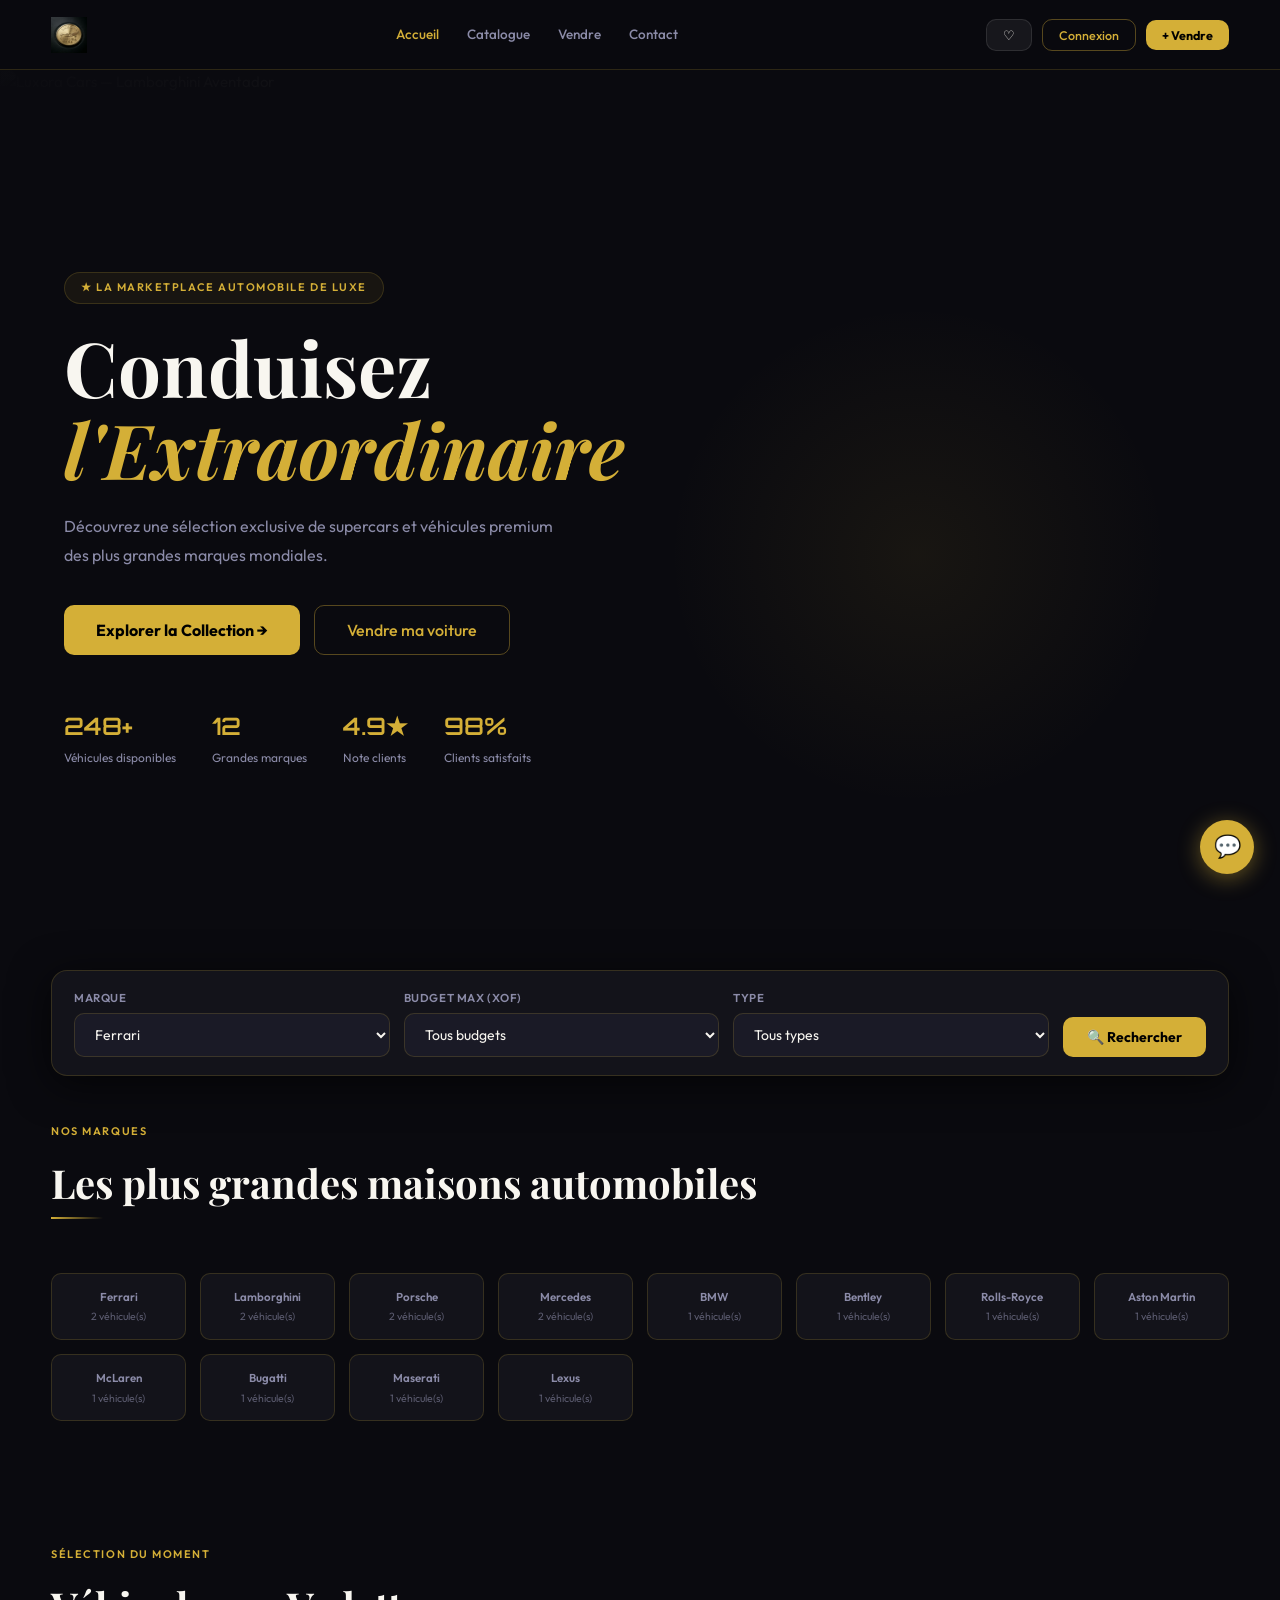
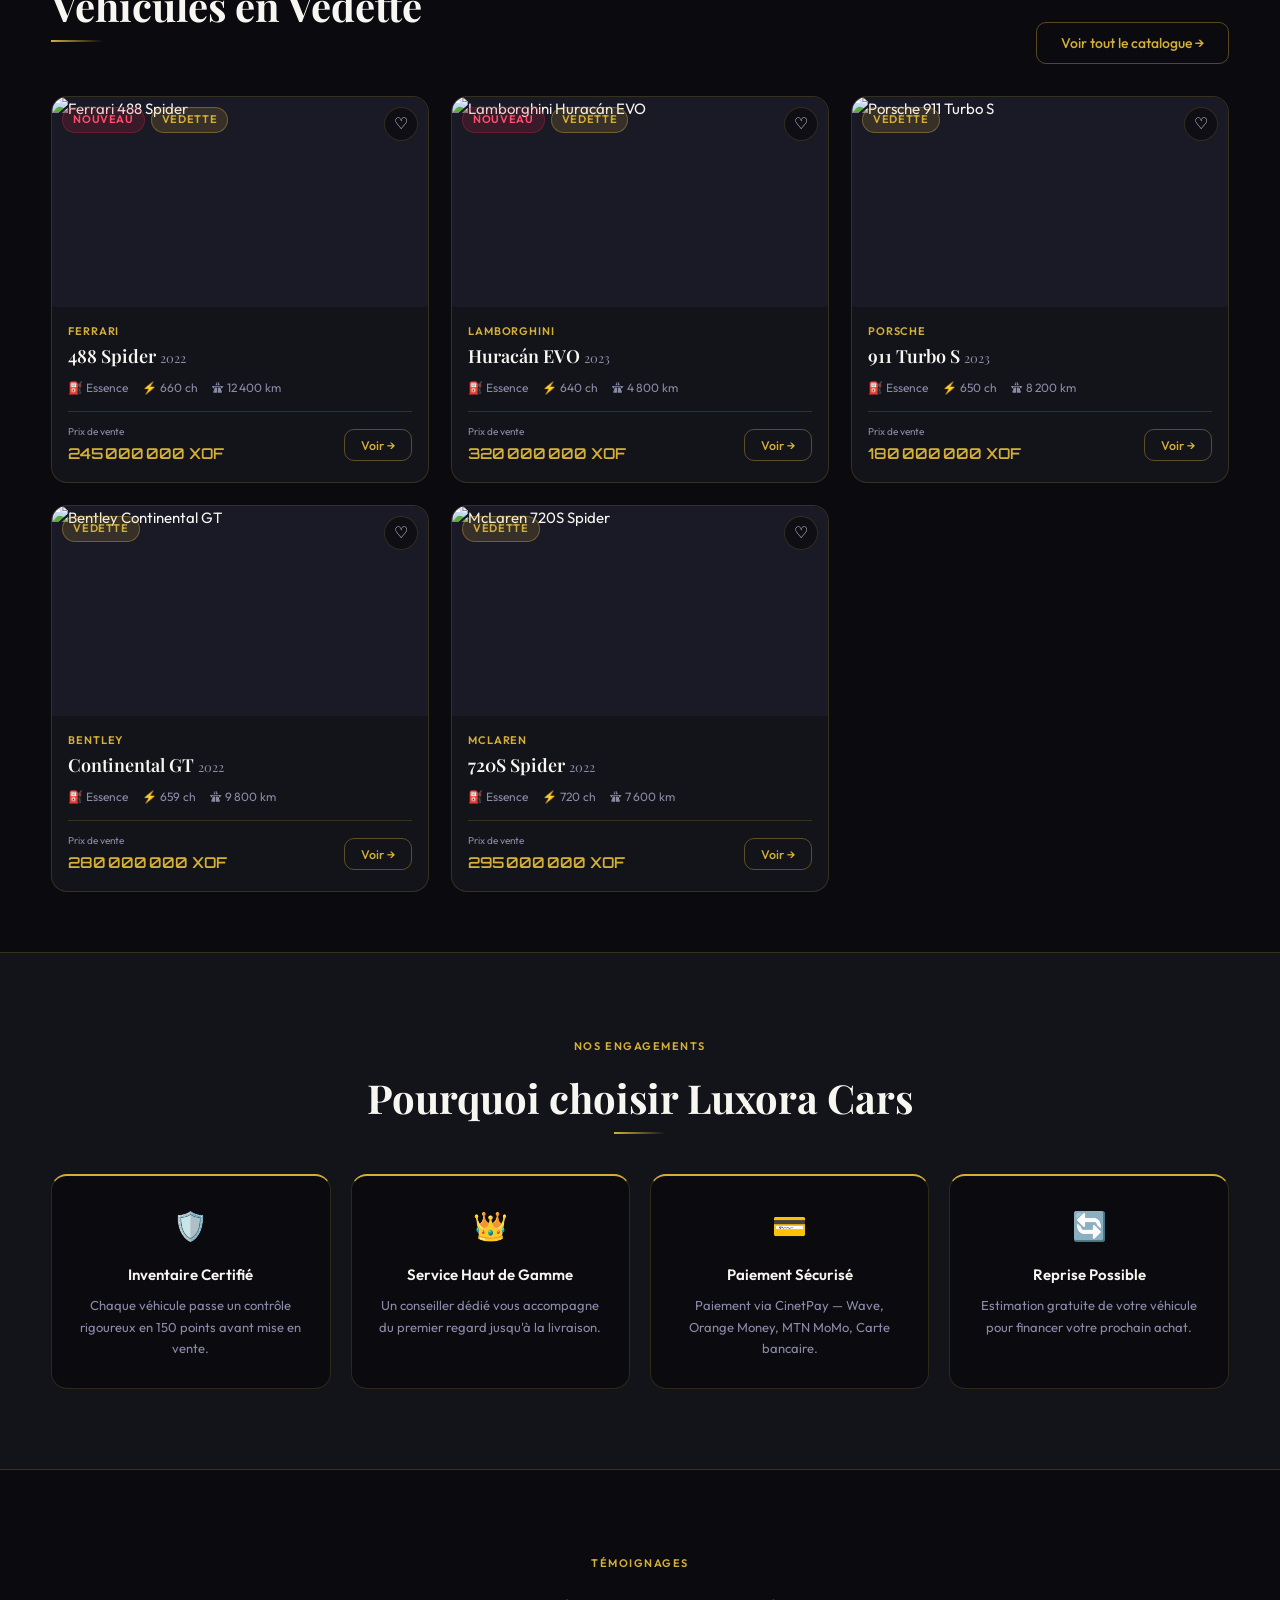
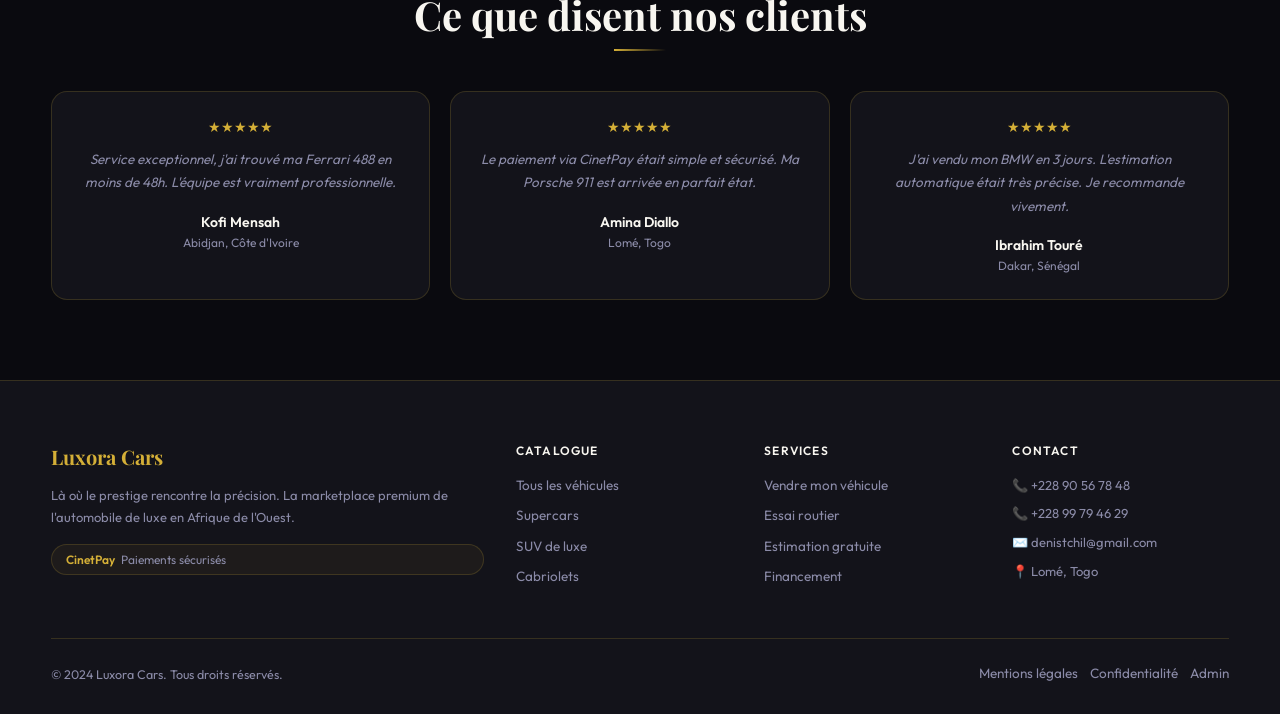
==== commit 9fdbb777: "Update site logo image in header and mobile menu" ====
--- a/luxora_cars/index.html
+++ b/luxora_cars/index.html
@@ -54,6 +54,7 @@
 #nav{position:fixed;top:0;left:0;right:0;z-index:500;height:70px;display:flex;align-items:center;padding:0 clamp(16px,4vw,64px);background:rgba(10,10,15,.95);backdrop-filter:blur(18px);border-bottom:1px solid var(--brd)}
 .nlogo{display:flex;align-items:center;gap:10px;font-family:'Playfair Display',serif;font-size:20px;font-weight:700;color:var(--gold);cursor:pointer;flex-shrink:0}
 .nlogo svg{width:36px;height:36px}
+.nlogo img{width:auto;max-height:36px;height:auto;border-radius:0;object-fit:contain}
 .nlinks{display:flex;align-items:center;gap:28px;margin:0 auto}
 .nl{font-size:13.5px;font-weight:500;color:var(--mut);cursor:pointer;transition:color .2s}
 .nl:hover,.nl.on{color:var(--gold)}
@@ -262,8 +263,7 @@
 <body>
 <nav id="nav">
   <div class="nlogo" onclick="P('home')">
-    <svg viewBox="0 0 36 36" fill="none"><circle cx="18" cy="18" r="17" stroke="#D4AF37" stroke-width="1.5"/><path d="M8 20 Q12 14 18 13 Q24 12 28 16 L26 20 L10 20Z" fill="none" stroke="#D4AF37" stroke-width="1.2"/><path d="M10 20 Q12 22 16 22 L28 20" fill="none" stroke="#D4AF37" stroke-width="1"/><circle cx="13" cy="21.5" r="2" fill="#D4AF37" opacity=".7"/><circle cx="24" cy="21.5" r="2" fill="#D4AF37" opacity=".7"/></svg>
-    Luxora Cars
+    <img src="static/img/logo.png" alt="Luxora Cars Logo" class="nlogo-img">
   </div>
   <div class="nlinks">
     <span class="nl on" id="nl-home" onclick="P('home')">Accueil</span>
@@ -280,7 +280,7 @@
 </nav>
 <div class="mm" id="mm">
   <button style="position:absolute;top:20px;right:20px;background:none;border:none;color:var(--w);font-size:24px;cursor:pointer" onclick="tMob()">✕</button>
-  <span style="font-family:'Playfair Display',serif;font-size:22px;color:var(--gold);margin-bottom:8px">Luxora Cars</span>
+  <img src="static/img/logo.png" alt="Luxora Cars Logo" class="nlogo-img" style="max-height:48px;margin-bottom:8px">
   <span class="flk" onclick="P('home');tMob()">Accueil</span>
   <span class="flk" onclick="P('catalogue');tMob()">Catalogue</span>
   <span class="flk" onclick="P('sell');tMob()">Vendre ma voiture</span>
